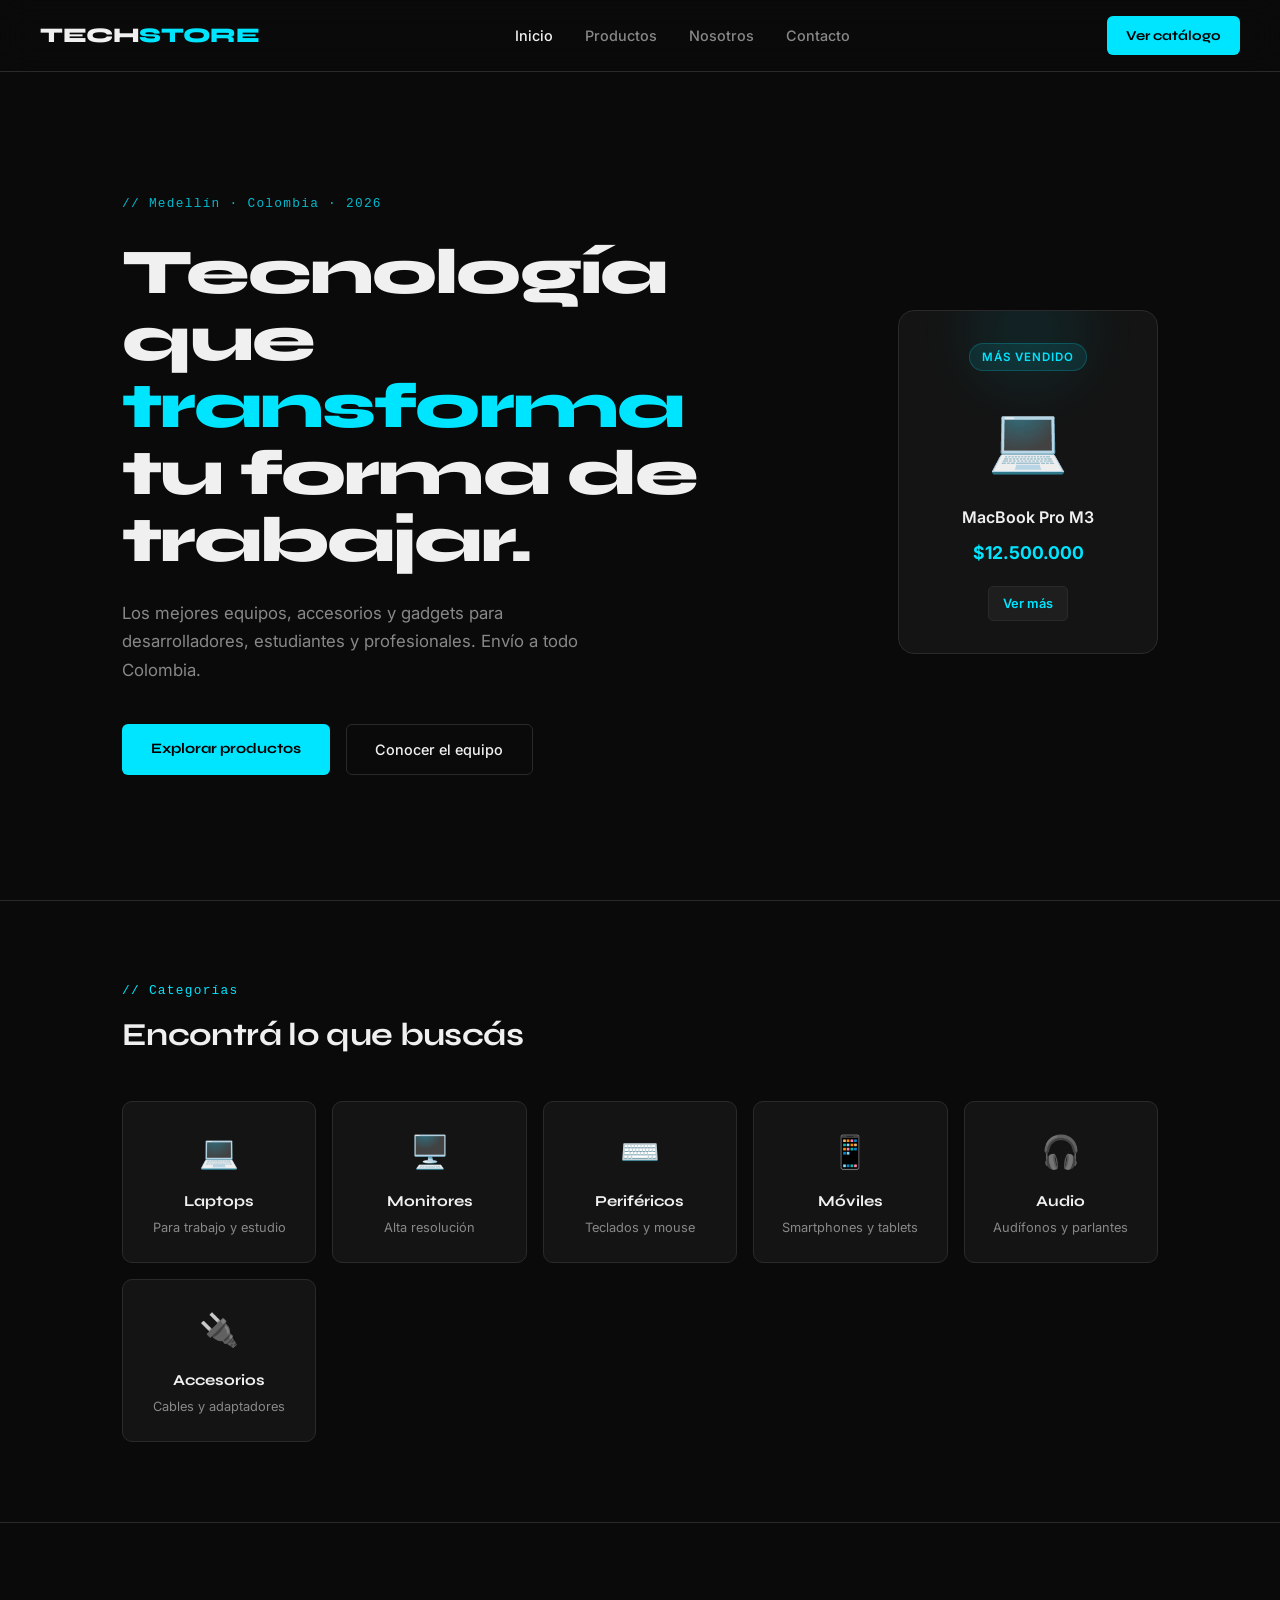
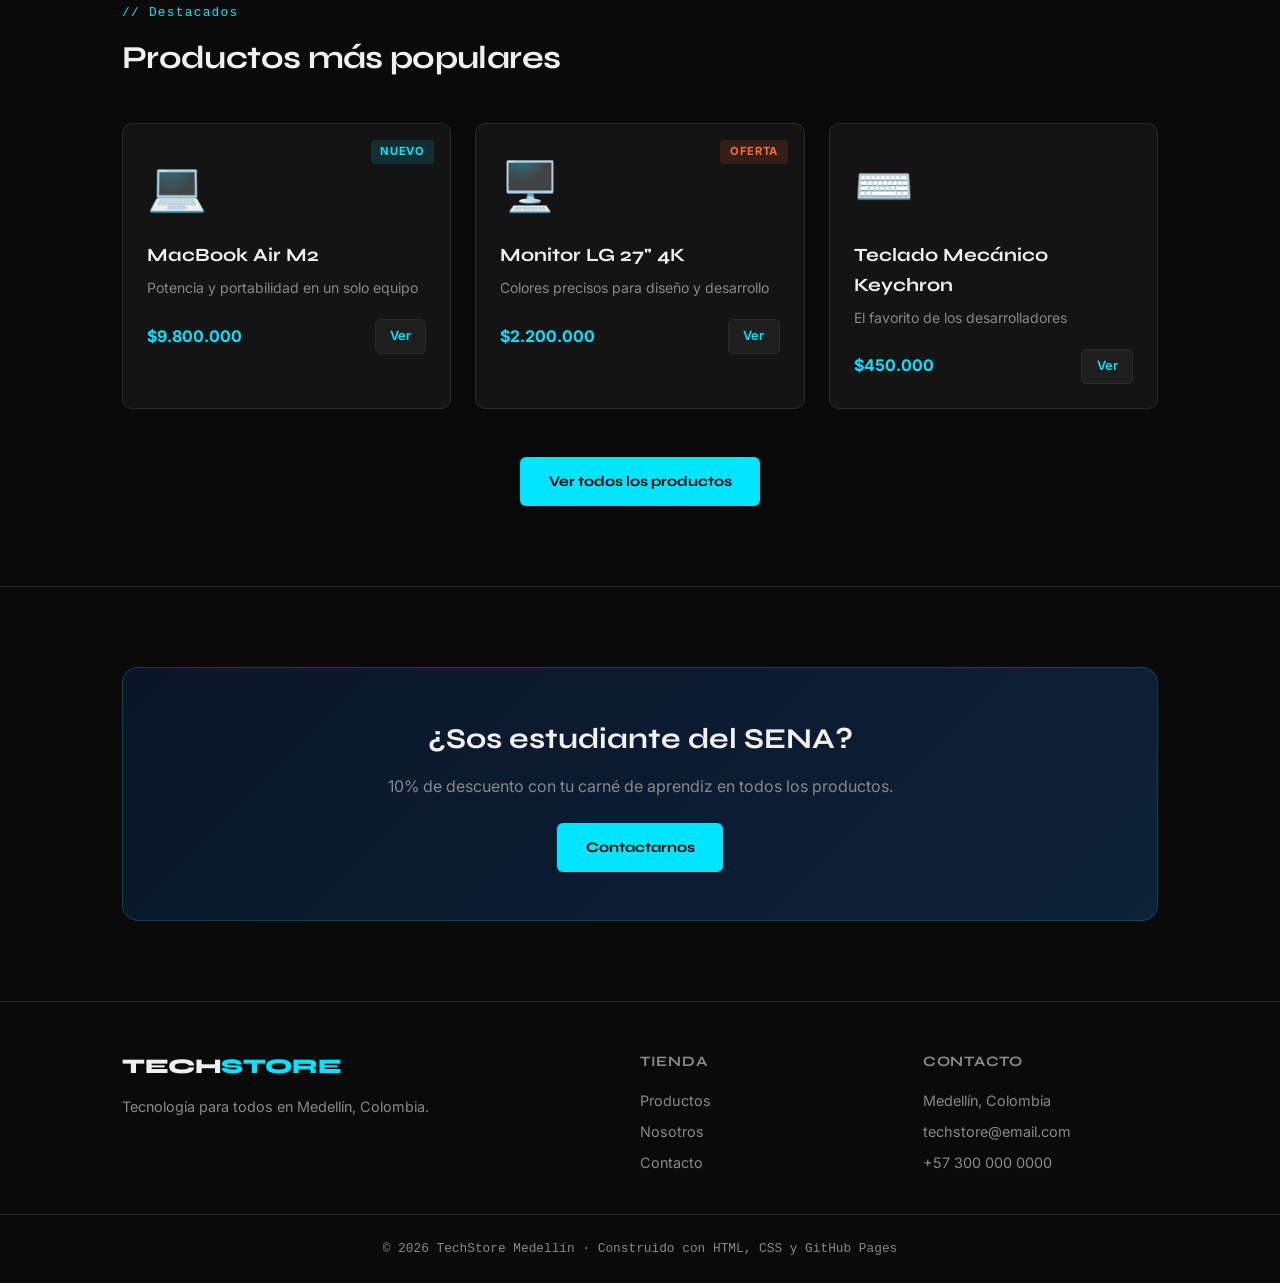
==== index.html @ f3cb8c77 "feat: agrego estructura base del sitio TechStore" ====
<!DOCTYPE html>
<html lang="es">
<head>
  <meta charset="UTF-8">
  <meta name="viewport" content="width=device-width, initial-scale=1.0">
  <title>TechStore Medellín — Tecnología para todos</title>
  <link rel="preconnect" href="https://fonts.googleapis.com">
  <link href="https://fonts.googleapis.com/css2?family=Syne:wght@400;600;700;800&family=Inter:wght@300;400;500&display=swap" rel="stylesheet">
  <link rel="stylesheet" href="styles.css">
</head>
<body>

  <nav class="navbar">
    <a href="index.html" class="nav-logo">TECH<span>STORE</span></a>
    <ul class="nav-links">
      <li><a href="index.html" class="active">Inicio</a></li>
      <li><a href="productos.html">Productos</a></li>
      <li><a href="nosotros.html">Nosotros</a></li>
      <li><a href="contacto.html">Contacto</a></li>
    </ul>
    <a href="productos.html" class="btn-nav">Ver catálogo</a>
  </nav>

  <!-- HERO -->
  <section class="hero">
    <div class="hero-content">
      <span class="hero-tag">// Medellín · Colombia · 2026</span>
      <h1 class="hero-title">
        Tecnología que<br>
        <span class="highlight">transforma</span><br>
        tu forma de trabajar.
      </h1>
      <p class="hero-desc">
        Los mejores equipos, accesorios y gadgets para desarrolladores,
        estudiantes y profesionales. Envío a todo Colombia.
      </p>
      <div class="hero-actions">
        <a href="productos.html" class="btn-primary">Explorar productos</a>
        <a href="nosotros.html" class="btn-ghost">Conocer el equipo</a>
      </div>
    </div>
    <div class="hero-visual">
      <div class="hero-card">
        <div class="card-glow"></div>
        <span class="card-label">Más vendido</span>
        <div class="card-img">💻</div>
        <p class="card-name">MacBook Pro M3</p>
        <p class="card-price">$12.500.000</p>
        <a href="productos.html" class="btn-small">Ver más</a>
      </div>
    </div>
  </section>

  <!-- CATEGORÍAS -->
  <section class="categories">
    <div class="container">
      <p class="section-tag">// Categorías</p>
      <h2 class="section-title">Encontrá lo que buscás</h2>
      <div class="cat-grid">
        <a href="productos.html" class="cat-card">
          <span class="cat-icon">💻</span>
          <h3>Laptops</h3>
          <p>Para trabajo y estudio</p>
        </a>
        <a href="productos.html" class="cat-card">
          <span class="cat-icon">🖥️</span>
          <h3>Monitores</h3>
          <p>Alta resolución</p>
        </a>
        <a href="productos.html" class="cat-card">
          <span class="cat-icon">⌨️</span>
          <h3>Periféricos</h3>
          <p>Teclados y mouse</p>
        </a>
        <a href="productos.html" class="cat-card">
          <span class="cat-icon">📱</span>
          <h3>Móviles</h3>
          <p>Smartphones y tablets</p>
        </a>
        <a href="productos.html" class="cat-card">
          <span class="cat-icon">🎧</span>
          <h3>Audio</h3>
          <p>Audífonos y parlantes</p>
        </a>
        <a href="productos.html" class="cat-card">
          <span class="cat-icon">🔌</span>
          <h3>Accesorios</h3>
          <p>Cables y adaptadores</p>
        </a>
      </div>
    </div>
  </section>

  <!-- DESTACADOS -->
  <section class="featured">
    <div class="container">
      <p class="section-tag">// Destacados</p>
      <h2 class="section-title">Productos más populares</h2>
      <div class="products-grid">
        <div class="product-card">
          <span class="product-badge">Nuevo</span>
          <div class="product-img">💻</div>
          <h3>MacBook Air M2</h3>
          <p class="product-desc">Potencia y portabilidad en un solo equipo</p>
          <div class="product-footer">
            <span class="product-price">$9.800.000</span>
            <a href="productos.html" class="btn-small">Ver</a>
          </div>
        </div>
        <div class="product-card">
          <span class="product-badge oferta">Oferta</span>
          <div class="product-img">🖥️</div>
          <h3>Monitor LG 27" 4K</h3>
          <p class="product-desc">Colores precisos para diseño y desarrollo</p>
          <div class="product-footer">
            <span class="product-price">$2.200.000</span>
            <a href="productos.html" class="btn-small">Ver</a>
          </div>
        </div>
        <div class="product-card">
          <div class="product-img">⌨️</div>
          <h3>Teclado Mecánico Keychron</h3>
          <p class="product-desc">El favorito de los desarrolladores</p>
          <div class="product-footer">
            <span class="product-price">$450.000</span>
            <a href="productos.html" class="btn-small">Ver</a>
          </div>
        </div>
      </div>
      <div class="section-cta">
        <a href="productos.html" class="btn-primary">Ver todos los productos</a>
      </div>
    </div>
  </section>

  <!-- BANNER -->
  <section class="banner">
    <div class="container">
      <div class="banner-content">
        <h2>¿Sos estudiante del SENA?</h2>
        <p>10% de descuento con tu carné de aprendiz en todos los productos.</p>
        <a href="contacto.html" class="btn-primary">Contactarnos</a>
      </div>
    </div>
  </section>

  <footer class="footer">
    <div class="container footer-grid">
      <div>
        <a href="index.html" class="nav-logo">TECH<span>STORE</span></a>
        <p class="footer-desc">Tecnología para todos en Medellín, Colombia.</p>
      </div>
      <div>
        <p class="footer-title">Tienda</p>
        <ul>
          <li><a href="productos.html">Productos</a></li>
          <li><a href="nosotros.html">Nosotros</a></li>
          <li><a href="contacto.html">Contacto</a></li>
        </ul>
      </div>
      <div>
        <p class="footer-title">Contacto</p>
        <ul>
          <li>Medellín, Colombia</li>
          <li>techstore@email.com</li>
          <li>+57 300 000 0000</li>
        </ul>
      </div>
    </div>
    <div class="footer-bottom">
      <p>© 2026 TechStore Medellín · Construido con HTML, CSS y GitHub Pages</p>
    </div>
  </footer>

</body>
</html>
---- styles.css ----
/* ── VARIABLES ── */
:root {
  --bg:       #0A0A0A;
  --surface:  #141414;
  --surface2: #1E1E1E;
  --border:   #2A2A2A;
  --text:     #F0F0F0;
  --muted:    #888;
  --accent:   #00E5FF;
  --accent2:  #FF6B35;
  --green:    #00C896;
  --font-display: 'Syne', sans-serif;
  --font-body:    'Inter', sans-serif;
  --radius: 10px;
  --shadow: 0 4px 24px rgba(0,0,0,0.4);
}

* { box-sizing: border-box; margin: 0; padding: 0; }
html { scroll-behavior: smooth; }

body {
  background: var(--bg);
  color: var(--text);
  font-family: var(--font-body);
  font-size: 16px;
  line-height: 1.6;
}

a { text-decoration: none; color: inherit; }
ul { list-style: none; }

.container {
  max-width: 1100px;
  margin: 0 auto;
  padding: 0 2rem;
}

/* ── NAVBAR ── */
.navbar {
  position: fixed; top: 0; left: 0; right: 0; z-index: 100;
  display: flex; align-items: center; justify-content: space-between;
  padding: 1rem 2.5rem;
  background: rgba(10,10,10,0.9);
  backdrop-filter: blur(16px);
  border-bottom: 1px solid var(--border);
}

.nav-logo {
  font-family: var(--font-display);
  font-size: 1.3rem;
  font-weight: 800;
  letter-spacing: -0.02em;
  color: var(--text);
}
.nav-logo span { color: var(--accent); }

.nav-links {
  display: flex; gap: 2rem;
}
.nav-links a {
  font-size: 0.9rem;
  color: var(--muted);
  transition: color 0.2s;
  font-weight: 500;
}
.nav-links a:hover,
.nav-links a.active { color: var(--text); }

.btn-nav {
  background: var(--accent);
  color: #000;
  font-size: 0.85rem;
  font-weight: 700;
  font-family: var(--font-display);
  padding: 0.55rem 1.2rem;
  border-radius: 6px;
  transition: opacity 0.2s;
}
.btn-nav:hover { opacity: 0.85; }

/* ── BOTONES ── */
.btn-primary {
  display: inline-block;
  background: var(--accent);
  color: #000;
  font-weight: 700;
  font-family: var(--font-display);
  font-size: 0.9rem;
  padding: 0.8rem 1.8rem;
  border-radius: 6px;
  transition: opacity 0.2s, transform 0.2s;
}
.btn-primary:hover { opacity: 0.85; transform: translateY(-2px); }

.btn-ghost {
  display: inline-block;
  background: transparent;
  color: var(--text);
  font-weight: 500;
  font-size: 0.9rem;
  padding: 0.8rem 1.8rem;
  border-radius: 6px;
  border: 1px solid var(--border);
  transition: border-color 0.2s, transform 0.2s;
}
.btn-ghost:hover { border-color: var(--text); transform: translateY(-2px); }

.btn-small {
  display: inline-block;
  background: var(--surface2);
  color: var(--accent);
  font-size: 0.8rem;
  font-weight: 600;
  padding: 0.4rem 0.9rem;
  border-radius: 5px;
  border: 1px solid var(--border);
  transition: background 0.2s;
}
.btn-small:hover { background: var(--border); }

/* ── HERO ── */
.hero {
  min-height: 100vh;
  display: flex;
  align-items: center;
  justify-content: space-between;
  gap: 4rem;
  max-width: 1100px;
  margin: 0 auto;
  padding: 8rem 2rem 4rem;
}

.hero-content { flex: 1; }

.hero-tag {
  display: inline-block;
  font-family: monospace;
  font-size: 0.8rem;
  color: var(--accent);
  letter-spacing: 0.1em;
  margin-bottom: 1.5rem;
  opacity: 0.8;
}

.hero-title {
  font-family: var(--font-display);
  font-size: clamp(2.5rem, 5vw, 4rem);
  font-weight: 800;
  line-height: 1.05;
  letter-spacing: -0.03em;
  margin-bottom: 1.5rem;
}

.highlight { color: var(--accent); }

.hero-desc {
  font-size: 1.05rem;
  color: var(--muted);
  max-width: 480px;
  margin-bottom: 2.5rem;
  line-height: 1.7;
}

.hero-actions { display: flex; gap: 1rem; flex-wrap: wrap; }

.hero-visual { flex-shrink: 0; }

.hero-card {
  position: relative;
  background: var(--surface);
  border: 1px solid var(--border);
  border-radius: 16px;
  padding: 2rem;
  width: 260px;
  text-align: center;
  overflow: hidden;
}

.card-glow {
  position: absolute;
  top: -40px; left: 50%;
  transform: translateX(-50%);
  width: 120px; height: 120px;
  background: var(--accent);
  border-radius: 50%;
  opacity: 0.08;
  filter: blur(30px);
}

.card-label {
  display: inline-block;
  background: rgba(0,229,255,0.1);
  color: var(--accent);
  font-size: 0.72rem;
  font-weight: 600;
  padding: 0.25rem 0.75rem;
  border-radius: 20px;
  border: 1px solid rgba(0,229,255,0.2);
  margin-bottom: 1rem;
  text-transform: uppercase;
  letter-spacing: 0.08em;
}

.card-img { font-size: 4rem; margin-bottom: 1rem; }
.card-name { font-weight: 600; margin-bottom: 0.5rem; }
.card-price { color: var(--accent); font-weight: 700; font-size: 1.1rem; margin-bottom: 1.2rem; }

/* ── SECCIONES ── */
.section-tag {
  font-family: monospace;
  font-size: 0.8rem;
  color: var(--accent);
  letter-spacing: 0.1em;
  margin-bottom: 0.5rem;
}

.section-title {
  font-family: var(--font-display);
  font-size: 2rem;
  font-weight: 700;
  letter-spacing: -0.02em;
  margin-bottom: 2.5rem;
}

/* ── CATEGORÍAS ── */
.categories {
  padding: 5rem 0;
  border-top: 1px solid var(--border);
}

.cat-grid {
  display: grid;
  grid-template-columns: repeat(auto-fill, minmax(160px, 1fr));
  gap: 1rem;
}

.cat-card {
  background: var(--surface);
  border: 1px solid var(--border);
  border-radius: var(--radius);
  padding: 1.5rem 1rem;
  text-align: center;
  transition: border-color 0.2s, transform 0.2s;
}
.cat-card:hover { border-color: var(--accent); transform: translateY(-3px); }
.cat-icon { font-size: 2rem; display: block; margin-bottom: 0.75rem; }
.cat-card h3 { font-family: var(--font-display); font-size: 0.95rem; font-weight: 700; margin-bottom: 0.3rem; }
.cat-card p { font-size: 0.8rem; color: var(--muted); }

/* ── DESTACADOS ── */
.featured {
  padding: 5rem 0;
  border-top: 1px solid var(--border);
}

.products-grid {
  display: grid;
  grid-template-columns: repeat(auto-fill, minmax(280px, 1fr));
  gap: 1.5rem;
  margin-bottom: 3rem;
}

.product-card {
  position: relative;
  background: var(--surface);
  border: 1px solid var(--border);
  border-radius: var(--radius);
  padding: 1.5rem;
  transition: border-color 0.2s, transform 0.2s;
}
.product-card:hover { border-color: var(--accent2); transform: translateY(-3px); }

.product-badge {
  position: absolute; top: 1rem; right: 1rem;
  background: rgba(0,229,255,0.12);
  color: var(--accent);
  font-size: 0.7rem;
  font-weight: 700;
  padding: 0.2rem 0.6rem;
  border-radius: 4px;
  text-transform: uppercase;
  letter-spacing: 0.06em;
}
.product-badge.oferta { background: rgba(255,107,53,0.12); color: var(--accent2); }

.product-img { font-size: 3rem; margin-bottom: 1rem; }
.product-card h3 { font-family: var(--font-display); font-weight: 700; margin-bottom: 0.4rem; }
.product-desc { font-size: 0.88rem; color: var(--muted); margin-bottom: 1.2rem; }
.product-footer { display: flex; justify-content: space-between; align-items: center; }
.product-price { font-weight: 700; color: var(--accent); font-size: 1rem; }

.section-cta { text-align: center; }

/* ── BANNER ── */
.banner {
  padding: 5rem 0;
  border-top: 1px solid var(--border);
}

.banner-content {
  background: linear-gradient(135deg, #0A1628, #0D2137);
  border: 1px solid rgba(0,229,255,0.2);
  border-radius: 16px;
  padding: 3rem;
  text-align: center;
}
.banner-content h2 {
  font-family: var(--font-display);
  font-size: 1.8rem;
  font-weight: 700;
  margin-bottom: 0.75rem;
}
.banner-content p { color: var(--muted); margin-bottom: 1.5rem; }

/* ── FOOTER ── */
.footer {
  border-top: 1px solid var(--border);
  padding: 3rem 0 1.5rem;
}

.footer-grid {
  display: grid;
  grid-template-columns: 2fr 1fr 1fr;
  gap: 3rem;
  margin-bottom: 2rem;
}

.footer-desc { color: var(--muted); font-size: 0.9rem; margin-top: 0.75rem; }
.footer-title { font-family: var(--font-display); font-weight: 700; margin-bottom: 1rem; font-size: 0.9rem; text-transform: uppercase; letter-spacing: 0.05em; color: var(--muted); }
.footer ul li { margin-bottom: 0.5rem; font-size: 0.9rem; color: var(--muted); }
.footer ul a:hover { color: var(--text); }

.footer-bottom {
  border-top: 1px solid var(--border);
  padding-top: 1.5rem;
  text-align: center;
  font-size: 0.8rem;
  color: var(--muted);
  font-family: monospace;
}

/* ── PÁGINA PRODUCTOS ── */
.page-hero {
  padding: 8rem 0 3rem;
  border-bottom: 1px solid var(--border);
}

.filter-bar {
  display: flex;
  gap: 0.75rem;
  flex-wrap: wrap;
  margin-bottom: 2.5rem;
}

.filter-btn {
  background: var(--surface);
  border: 1px solid var(--border);
  color: var(--muted);
  font-size: 0.85rem;
  padding: 0.5rem 1.2rem;
  border-radius: 20px;
  cursor: pointer;
  transition: all 0.2s;
  font-family: var(--font-body);
}
.filter-btn:hover,
.filter-btn.active { background: var(--accent); color: #000; border-color: var(--accent); font-weight: 600; }

.catalog-section { padding: 4rem 0; }

/* ── PÁGINA NOSOTROS ── */
.about-hero { padding: 8rem 0 4rem; border-bottom: 1px solid var(--border); }
.about-section { padding: 5rem 0; border-top: 1px solid var(--border); }
.values-grid { display: grid; grid-template-columns: repeat(auto-fill, minmax(240px, 1fr)); gap: 1.5rem; }
.value-card { background: var(--surface); border: 1px solid var(--border); border-radius: var(--radius); padding: 1.5rem; }
.value-icon { font-size: 2rem; margin-bottom: 1rem; }
.value-card h3 { font-family: var(--font-display); font-weight: 700; margin-bottom: 0.5rem; }
.value-card p { font-size: 0.9rem; color: var(--muted); }
.team-grid { display: grid; grid-template-columns: repeat(auto-fill, minmax(200px, 1fr)); gap: 1.5rem; }
.team-card { background: var(--surface); border: 1px solid var(--border); border-radius: var(--radius); padding: 1.5rem; text-align: center; }
.team-avatar { font-size: 3rem; margin-bottom: 1rem; }
.team-card h3 { font-family: var(--font-display); font-weight: 700; margin-bottom: 0.25rem; }
.team-role { font-size: 0.85rem; color: var(--accent); font-weight: 500; }

/* ── PÁGINA CONTACTO ── */
.contact-hero { padding: 8rem 0 4rem; border-bottom: 1px solid var(--border); }
.contact-section { padding: 5rem 0; }
.contact-grid { display: grid; grid-template-columns: 1fr 1fr; gap: 4rem; align-items: start; }
.contact-form { display: flex; flex-direction: column; gap: 1.2rem; }
.form-group { display: flex; flex-direction: column; gap: 0.4rem; }
.form-group label { font-size: 0.85rem; color: var(--muted); font-weight: 500; }
.form-group input,
.form-group textarea,
.form-group select {
  background: var(--surface);
  border: 1px solid var(--border);
  border-radius: 6px;
  padding: 0.75rem 1rem;
  color: var(--text);
  font-family: var(--font-body);
  font-size: 0.95rem;
  transition: border-color 0.2s;
  outline: none;
}
.form-group input:focus,
.form-group textarea:focus,
.form-group select:focus { border-color: var(--accent); }
.form-group textarea { resize: vertical; min-height: 140px; }
.form-group select option { background: var(--surface); }
.btn-submit {
  background: var(--accent);
  color: #000;
  font-weight: 700;
  font-family: var(--font-display);
  font-size: 0.95rem;
  padding: 0.9rem;
  border-radius: 6px;
  border: none;
  cursor: pointer;
  transition: opacity 0.2s;
}
.btn-submit:hover { opacity: 0.85; }
.contact-info { display: flex; flex-direction: column; gap: 1rem; }
.info-item { display: flex; gap: 1rem; align-items: flex-start; padding: 1.2rem; background: var(--surface); border: 1px solid var(--border); border-radius: var(--radius); }
.info-icon { font-size: 1.4rem; flex-shrink: 0; }
.info-label { font-size: 0.75rem; color: var(--muted); margin-bottom: 0.2rem; text-transform: uppercase; letter-spacing: 0.05em; }
.info-value { font-weight: 500; }

/* ── RESPONSIVE ── */
@media (max-width: 768px) {
  .hero { flex-direction: column; padding-top: 6rem; }
  .hero-visual { display: none; }
  .footer-grid { grid-template-columns: 1fr; gap: 2rem; }
  .contact-grid { grid-template-columns: 1fr; }
  .nav-links { display: none; }
}
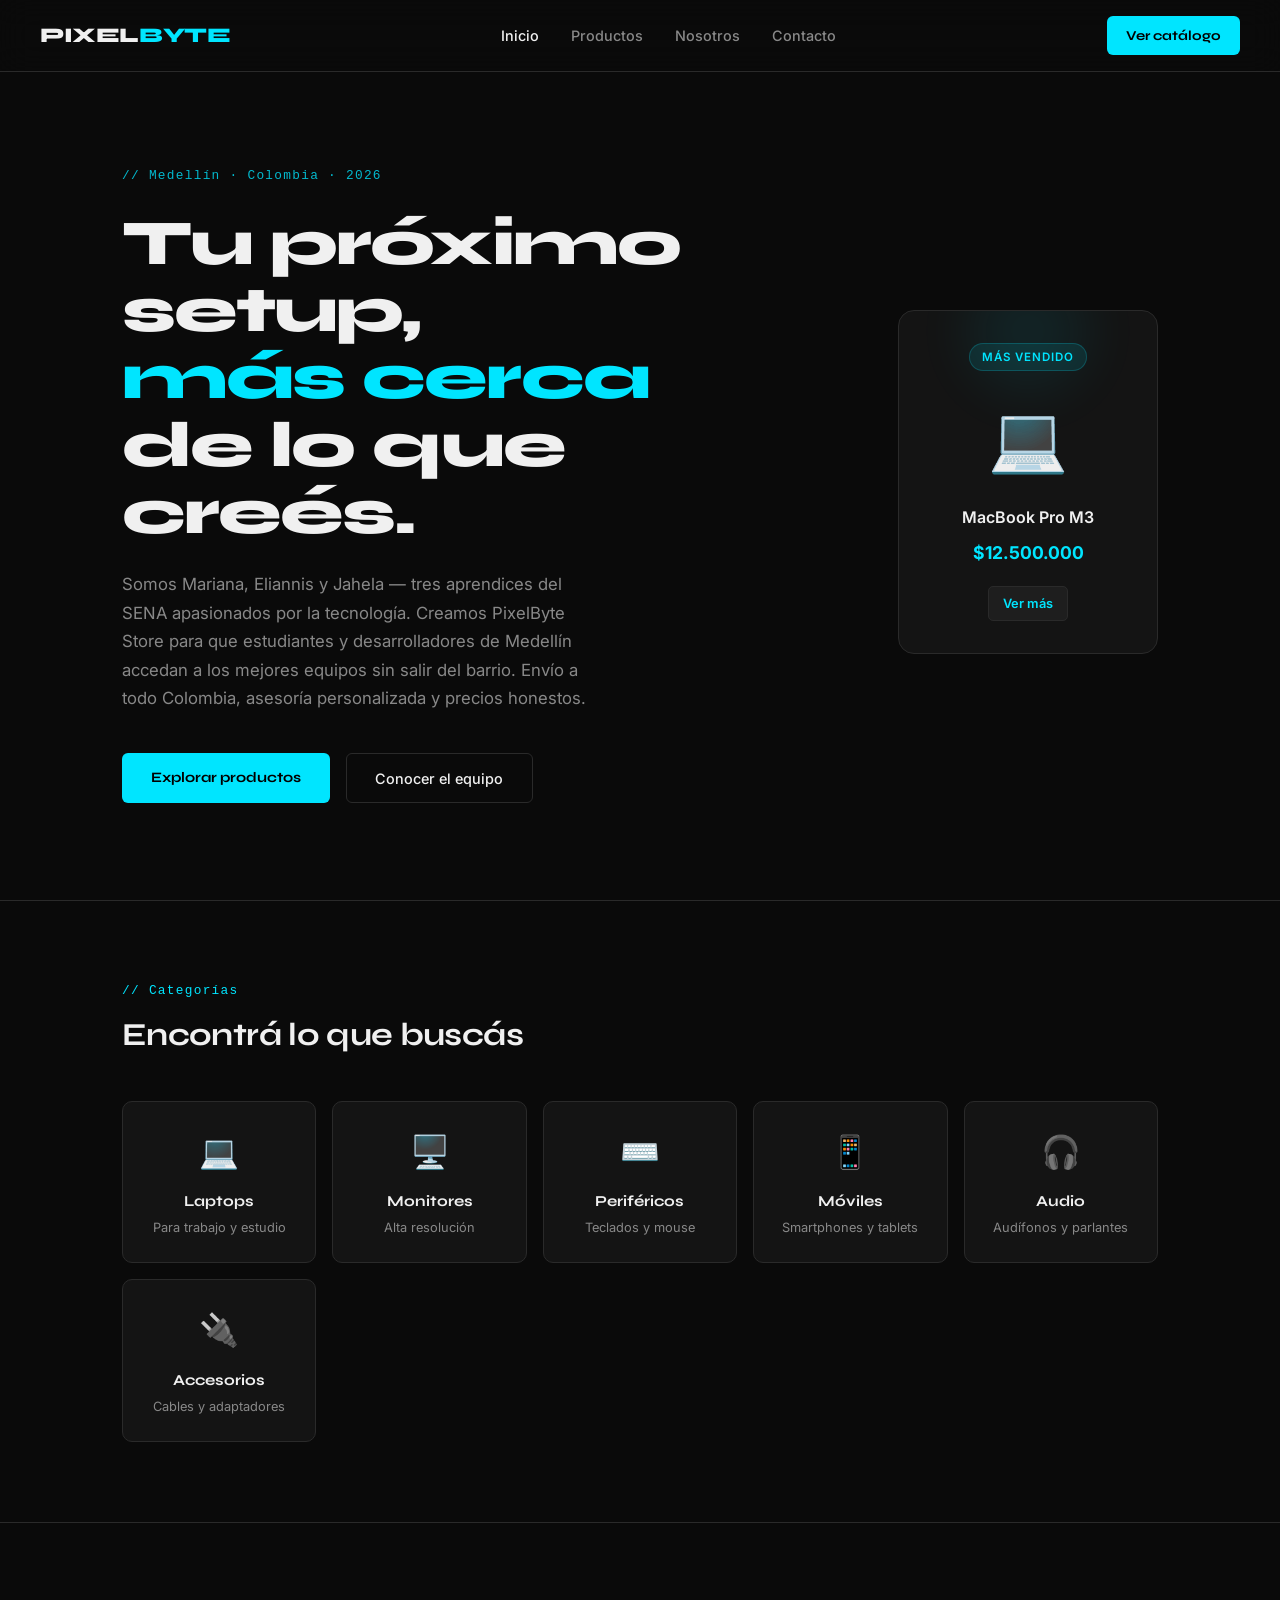
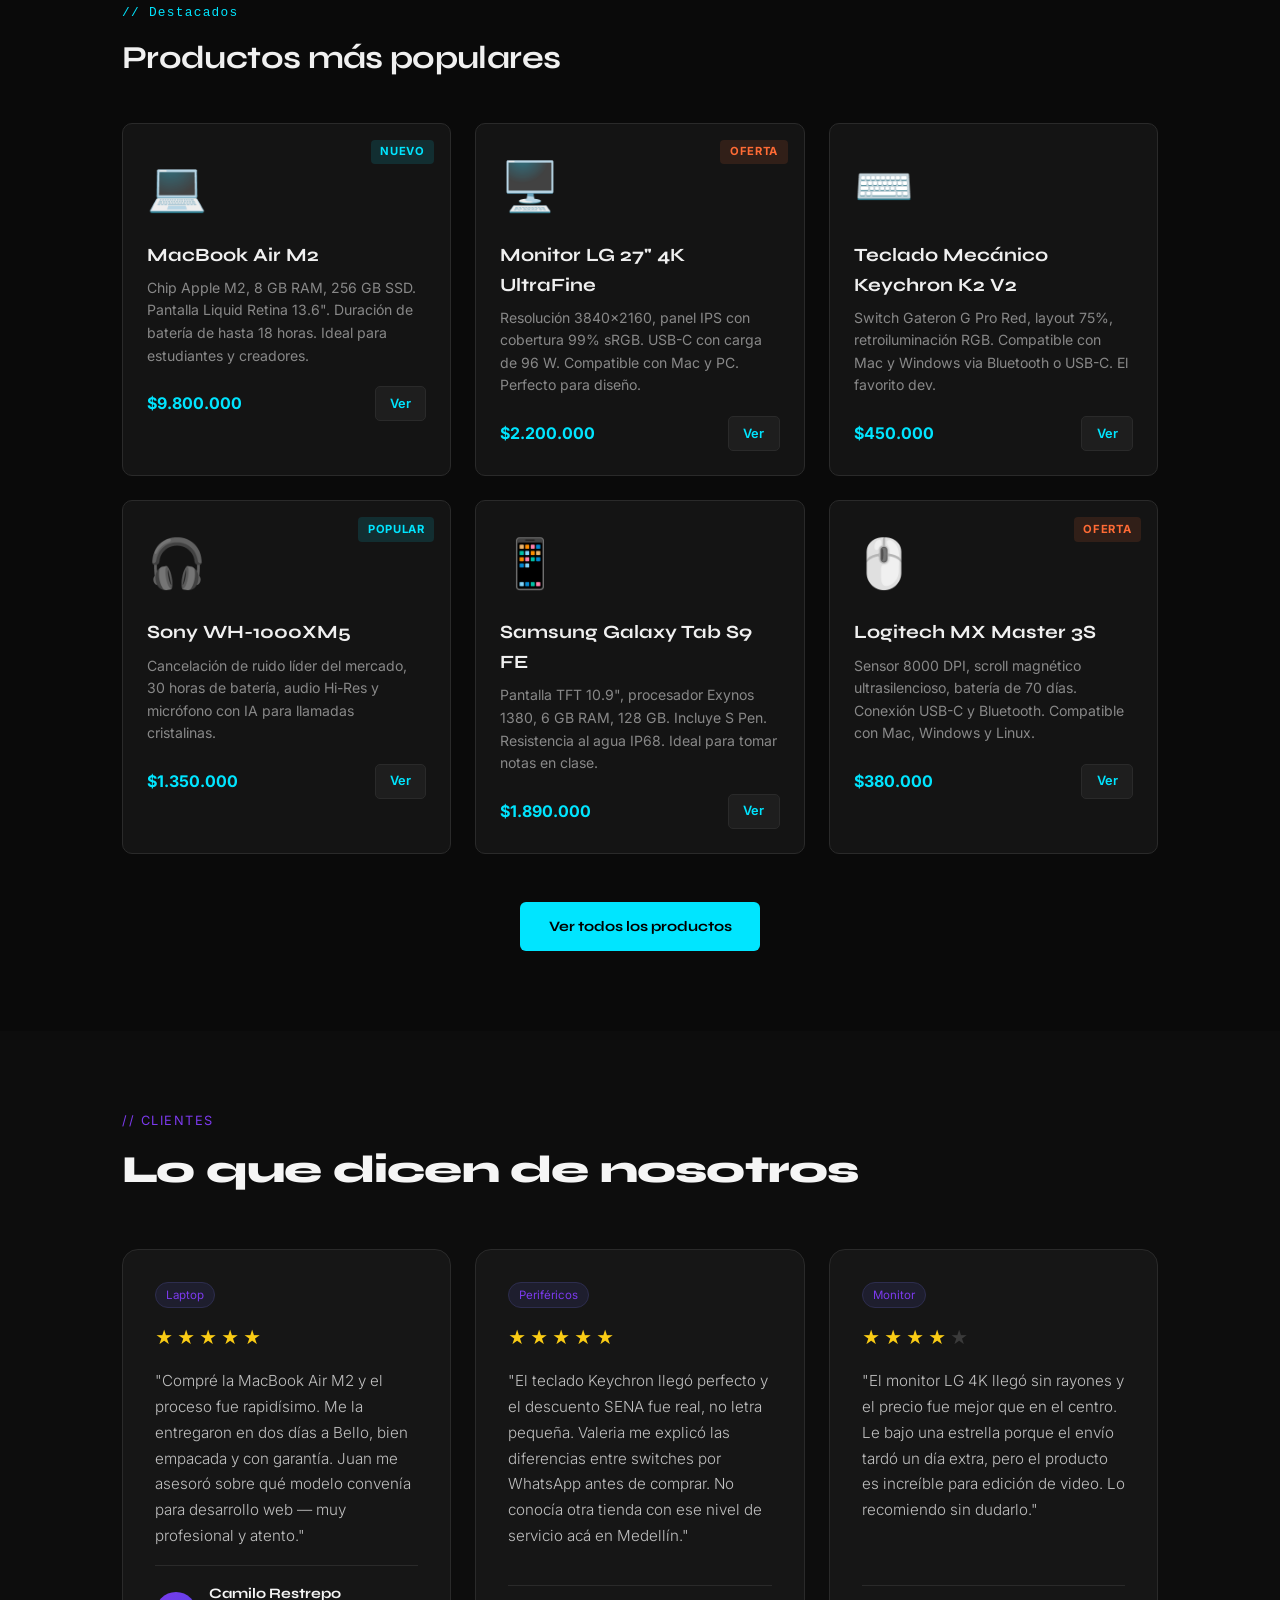
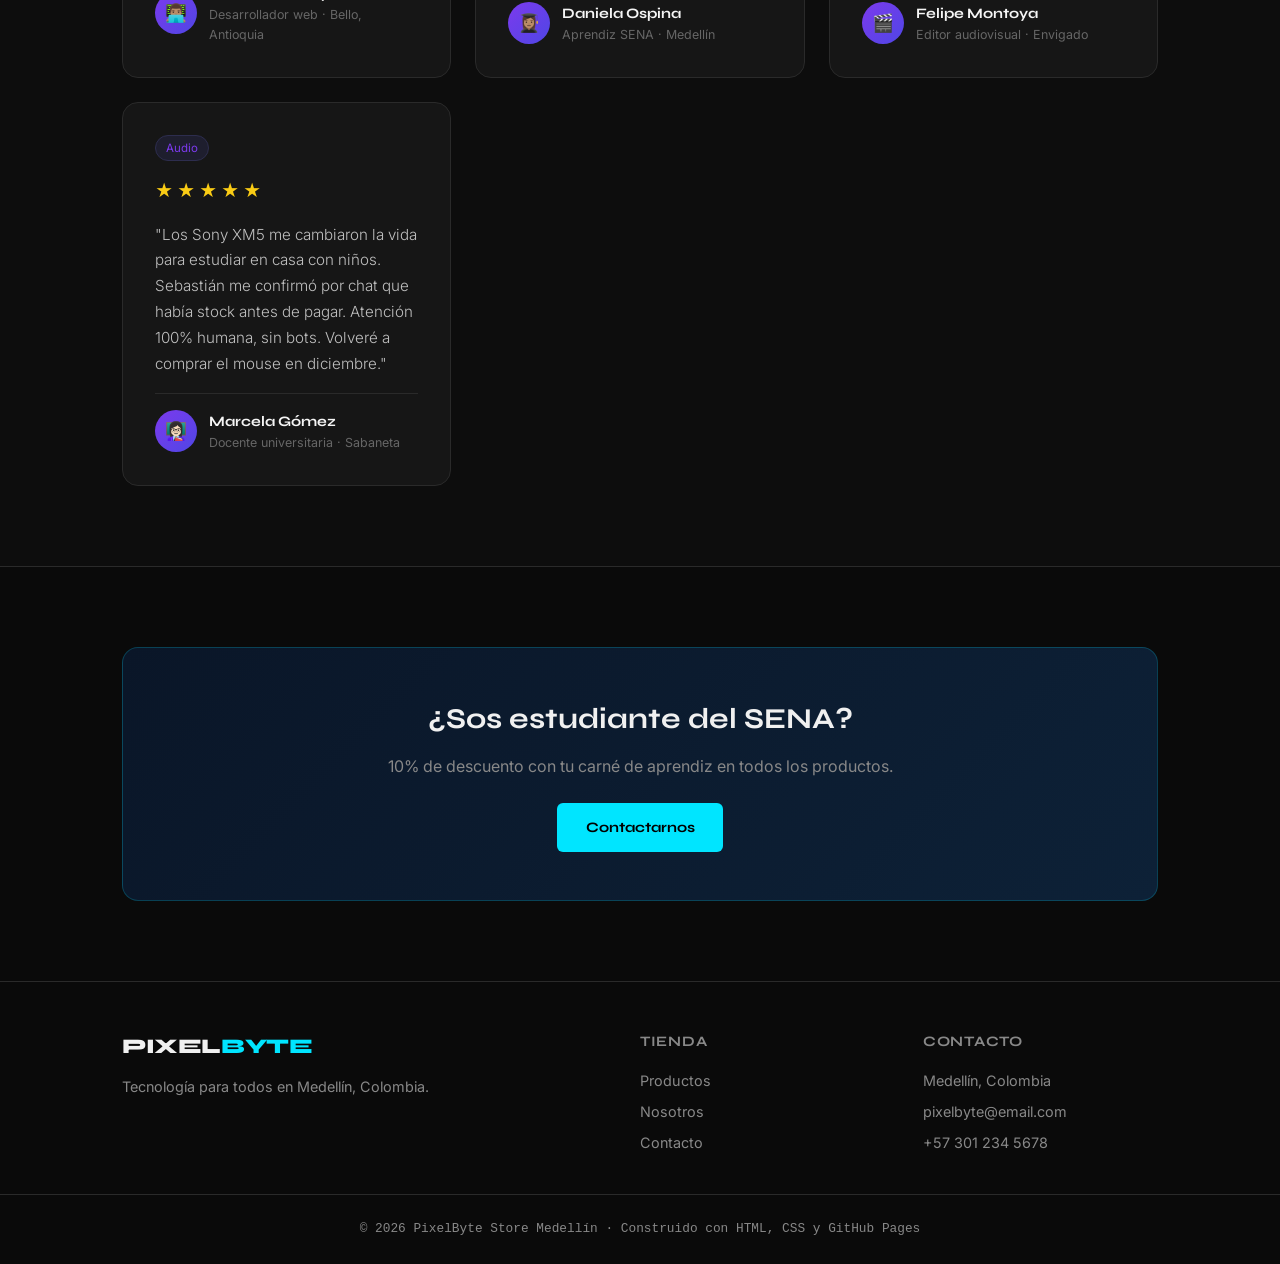
==== commit 9edef606: "feat: cambiar nombre tienda, texto hero y descripción del equipo" ====
--- a/index.html
+++ b/index.html
@@ -3,15 +3,136 @@
 <head>
   <meta charset="UTF-8">
   <meta name="viewport" content="width=device-width, initial-scale=1.0">
-  <title>TechStore Medellín — Tecnología para todos</title>
+  <title>PixelByte Store — Tecnología para todos</title>
   <link rel="preconnect" href="https://fonts.googleapis.com">
   <link href="https://fonts.googleapis.com/css2?family=Syne:wght@400;600;700;800&family=Inter:wght@300;400;500&display=swap" rel="stylesheet">
   <link rel="stylesheet" href="styles.css">
+
+  <!-- COMMIT 3: Estilos para la nueva sección de testimonios -->
+  <style>
+    /* ===== SECCIÓN TESTIMONIOS ===== */
+    .testimonials {
+      padding: 80px 0;
+      background-color: #0d0d0d;
+    }
+
+    .testimonials .section-tag {
+      color: #7c3aed;
+      font-family: 'Inter', monospace;
+      font-size: 0.8rem;
+      letter-spacing: 0.12em;
+      text-transform: uppercase;
+      margin-bottom: 0.5rem;
+    }
+
+    .testimonials .section-title {
+      font-family: 'Syne', sans-serif;
+      font-size: clamp(1.8rem, 3vw, 2.4rem);
+      font-weight: 800;
+      color: #f5f5f5;
+      margin-bottom: 3rem;
+    }
+
+    .testimonials-grid {
+      display: grid;
+      grid-template-columns: repeat(auto-fit, minmax(280px, 1fr));
+      gap: 1.5rem;
+    }
+
+    .testimonial-card {
+      background: #161616;
+      border: 1px solid #2a2a2a;
+      border-radius: 16px;
+      padding: 2rem;
+      display: flex;
+      flex-direction: column;
+      gap: 1rem;
+      transition: border-color 0.25s ease, transform 0.25s ease;
+    }
+
+    .testimonial-card:hover {
+      border-color: #7c3aed;
+      transform: translateY(-4px);
+    }
+
+    .testimonial-stars {
+      display: flex;
+      gap: 4px;
+      font-size: 1.1rem;
+    }
+
+    .testimonial-stars .star {
+      color: #facc15; /* amarillo cálido */
+    }
+
+    .testimonial-stars .star.empty {
+      color: #3a3a3a;
+    }
+
+    .testimonial-text {
+      font-family: 'Inter', sans-serif;
+      font-size: 0.95rem;
+      font-weight: 300;
+      color: #c0c0c0;
+      line-height: 1.7;
+      flex: 1;
+    }
+
+    .testimonial-author {
+      display: flex;
+      align-items: center;
+      gap: 0.75rem;
+      border-top: 1px solid #2a2a2a;
+      padding-top: 1rem;
+    }
+
+    .author-avatar {
+      width: 42px;
+      height: 42px;
+      border-radius: 50%;
+      background: linear-gradient(135deg, #7c3aed, #4f46e5);
+      display: flex;
+      align-items: center;
+      justify-content: center;
+      font-size: 1.1rem;
+      flex-shrink: 0;
+    }
+
+    .author-info {
+      display: flex;
+      flex-direction: column;
+    }
+
+    .author-name {
+      font-family: 'Syne', sans-serif;
+      font-size: 0.9rem;
+      font-weight: 700;
+      color: #f5f5f5;
+    }
+
+    .author-role {
+      font-family: 'Inter', sans-serif;
+      font-size: 0.78rem;
+      color: #666;
+    }
+
+    .testimonial-tag {
+      display: inline-block;
+      align-self: flex-start;
+      background: #1e1e2e;
+      color: #7c3aed;
+      font-family: 'Inter', monospace;
+      font-size: 0.72rem;
+      padding: 3px 10px;
+      border-radius: 999px;
+      border: 1px solid #2d2d4e;
+    }
+  </style>
 </head>
 <body>
 
   <nav class="navbar">
-    <a href="index.html" class="nav-logo">TECH<span>STORE</span></a>
+    <a href="index.html" class="nav-logo">PIXEL<span>BYTE</span></a>
     <ul class="nav-links">
       <li><a href="index.html" class="active">Inicio</a></li>
       <li><a href="productos.html">Productos</a></li>
@@ -26,13 +147,15 @@
     <div class="hero-content">
       <span class="hero-tag">// Medellín · Colombia · 2026</span>
       <h1 class="hero-title">
-        Tecnología que<br>
-        <span class="highlight">transforma</span><br>
-        tu forma de trabajar.
+        Tu próximo setup,<br>
+        <span class="highlight">más cerca</span><br>
+        de lo que creés.
       </h1>
       <p class="hero-desc">
-        Los mejores equipos, accesorios y gadgets para desarrolladores,
-        estudiantes y profesionales. Envío a todo Colombia.
+        Somos Mariana, Eliannis y Jahela — tres aprendices del SENA apasionados por
+        la tecnología. Creamos PixelByte Store para que estudiantes y desarrolladores
+        de Medellín accedan a los mejores equipos sin salir del barrio.
+        Envío a todo Colombia, asesoría personalizada y precios honestos.
       </p>
       <div class="hero-actions">
         <a href="productos.html" class="btn-primary">Explorar productos</a>
@@ -97,41 +220,208 @@
       <p class="section-tag">// Destacados</p>
       <h2 class="section-title">Productos más populares</h2>
       <div class="products-grid">
+
         <div class="product-card">
           <span class="product-badge">Nuevo</span>
           <div class="product-img">💻</div>
           <h3>MacBook Air M2</h3>
-          <p class="product-desc">Potencia y portabilidad en un solo equipo</p>
+          <p class="product-desc">
+            Chip Apple M2, 8 GB RAM, 256 GB SSD. Pantalla Liquid Retina 13.6".
+            Duración de batería de hasta 18 horas. Ideal para estudiantes y creadores.
+          </p>
           <div class="product-footer">
             <span class="product-price">$9.800.000</span>
             <a href="productos.html" class="btn-small">Ver</a>
           </div>
         </div>
+
         <div class="product-card">
           <span class="product-badge oferta">Oferta</span>
           <div class="product-img">🖥️</div>
-          <h3>Monitor LG 27" 4K</h3>
-          <p class="product-desc">Colores precisos para diseño y desarrollo</p>
+          <h3>Monitor LG 27" 4K UltraFine</h3>
+          <p class="product-desc">
+            Resolución 3840×2160, panel IPS con cobertura 99% sRGB.
+            USB-C con carga de 96 W. Compatible con Mac y PC. Perfecto para diseño.
+          </p>
           <div class="product-footer">
             <span class="product-price">$2.200.000</span>
             <a href="productos.html" class="btn-small">Ver</a>
           </div>
         </div>
+
         <div class="product-card">
           <div class="product-img">⌨️</div>
-          <h3>Teclado Mecánico Keychron</h3>
-          <p class="product-desc">El favorito de los desarrolladores</p>
+          <h3>Teclado Mecánico Keychron K2 V2</h3>
+          <p class="product-desc">
+            Switch Gateron G Pro Red, layout 75%, retroiluminación RGB.
+            Compatible con Mac y Windows via Bluetooth o USB-C. El favorito dev.
+          </p>
           <div class="product-footer">
             <span class="product-price">$450.000</span>
             <a href="productos.html" class="btn-small">Ver</a>
           </div>
         </div>
+
+        <div class="product-card">
+          <span class="product-badge">Popular</span>
+          <div class="product-img">🎧</div>
+          <h3>Sony WH-1000XM5</h3>
+          <p class="product-desc">
+            Cancelación de ruido líder del mercado, 30 horas de batería,
+            audio Hi-Res y micrófono con IA para llamadas cristalinas.
+          </p>
+          <div class="product-footer">
+            <span class="product-price">$1.350.000</span>
+            <a href="productos.html" class="btn-small">Ver</a>
+          </div>
+        </div>
+
+        <div class="product-card">
+          <div class="product-img">📱</div>
+          <h3>Samsung Galaxy Tab S9 FE</h3>
+          <p class="product-desc">
+            Pantalla TFT 10.9", procesador Exynos 1380, 6 GB RAM, 128 GB.
+            Incluye S Pen. Resistencia al agua IP68. Ideal para tomar notas en clase.
+          </p>
+          <div class="product-footer">
+            <span class="product-price">$1.890.000</span>
+            <a href="productos.html" class="btn-small">Ver</a>
+          </div>
+        </div>
+
+        <div class="product-card">
+          <span class="product-badge oferta">Oferta</span>
+          <div class="product-img">🖱️</div>
+          <h3>Logitech MX Master 3S</h3>
+          <p class="product-desc">
+            Sensor 8000 DPI, scroll magnético ultrasilencioso, batería de 70 días.
+            Conexión USB-C y Bluetooth. Compatible con Mac, Windows y Linux.
+          </p>
+          <div class="product-footer">
+            <span class="product-price">$380.000</span>
+            <a href="productos.html" class="btn-small">Ver</a>
+          </div>
+        </div>
+
       </div>
       <div class="section-cta">
         <a href="productos.html" class="btn-primary">Ver todos los productos</a>
       </div>
     </div>
   </section>
+
+  <!-- ===================================================== -->
+  <!-- COMMIT 3: SECCIÓN NUEVA — Testimonios de clientes     -->
+  <!-- ===================================================== -->
+  <section class="testimonials">
+    <div class="container">
+      <p class="section-tag">// Clientes</p>
+      <h2 class="section-title">Lo que dicen de nosotros</h2>
+
+      <div class="testimonials-grid">
+
+        <!-- Testimonio 1 — 5 estrellas -->
+        <article class="testimonial-card">
+          <span class="testimonial-tag">Laptop</span>
+          <div class="testimonial-stars">
+            <span class="star">★</span>
+            <span class="star">★</span>
+            <span class="star">★</span>
+            <span class="star">★</span>
+            <span class="star">★</span>
+          </div>
+          <p class="testimonial-text">
+            "Compré la MacBook Air M2 y el proceso fue rapidísimo. Me la entregaron
+            en dos días a Bello, bien empacada y con garantía. Juan me asesoró
+            sobre qué modelo convenía para desarrollo web — muy profesional y atento."
+          </p>
+          <div class="testimonial-author">
+            <div class="author-avatar">👨🏽‍💻</div>
+            <div class="author-info">
+              <span class="author-name">Camilo Restrepo</span>
+              <span class="author-role">Desarrollador web · Bello, Antioquia</span>
+            </div>
+          </div>
+        </article>
+
+        <!-- Testimonio 2 — 5 estrellas -->
+        <article class="testimonial-card">
+          <span class="testimonial-tag">Periféricos</span>
+          <div class="testimonial-stars">
+            <span class="star">★</span>
+            <span class="star">★</span>
+            <span class="star">★</span>
+            <span class="star">★</span>
+            <span class="star">★</span>
+          </div>
+          <p class="testimonial-text">
+            "El teclado Keychron llegó perfecto y el descuento SENA fue real, no letra
+            pequeña. Valeria me explicó las diferencias entre switches por WhatsApp
+            antes de comprar. No conocía otra tienda con ese nivel de servicio acá en Medellín."
+          </p>
+          <div class="testimonial-author">
+            <div class="author-avatar">👩🏽‍🎓</div>
+            <div class="author-info">
+              <span class="author-name">Daniela Ospina</span>
+              <span class="author-role">Aprendiz SENA · Medellín</span>
+            </div>
+          </div>
+        </article>
+
+        <!-- Testimonio 3 — 4 estrellas -->
+        <article class="testimonial-card">
+          <span class="testimonial-tag">Monitor</span>
+          <div class="testimonial-stars">
+            <span class="star">★</span>
+            <span class="star">★</span>
+            <span class="star">★</span>
+            <span class="star">★</span>
+            <span class="star empty">★</span>
+          </div>
+          <p class="testimonial-text">
+            "El monitor LG 4K llegó sin rayones y el precio fue mejor que en el centro.
+            Le bajo una estrella porque el envío tardó un día extra, pero el producto
+            es increíble para edición de video. Lo recomiendo sin dudarlo."
+          </p>
+          <div class="testimonial-author">
+            <div class="author-avatar">🎬</div>
+            <div class="author-info">
+              <span class="author-name">Felipe Montoya</span>
+              <span class="author-role">Editor audiovisual · Envigado</span>
+            </div>
+          </div>
+        </article>
+
+        <!-- Testimonio 4 — 5 estrellas -->
+        <article class="testimonial-card">
+          <span class="testimonial-tag">Audio</span>
+          <div class="testimonial-stars">
+            <span class="star">★</span>
+            <span class="star">★</span>
+            <span class="star">★</span>
+            <span class="star">★</span>
+            <span class="star">★</span>
+          </div>
+          <p class="testimonial-text">
+            "Los Sony XM5 me cambiaron la vida para estudiar en casa con niños.
+            Sebastián me confirmó por chat que había stock antes de pagar. Atención
+            100% humana, sin bots. Volveré a comprar el mouse en diciembre."
+          </p>
+          <div class="testimonial-author">
+            <div class="author-avatar">👩🏻‍🏫</div>
+            <div class="author-info">
+              <span class="author-name">Marcela Gómez</span>
+              <span class="author-role">Docente universitaria · Sabaneta</span>
+            </div>
+          </div>
+        </article>
+
+      </div>
+    </div>
+  </section>
+  <!-- ===================================================== -->
+  <!-- FIN SECCIÓN TESTIMONIOS                               -->
+  <!-- ===================================================== -->
 
   <!-- BANNER -->
   <section class="banner">
@@ -147,7 +437,7 @@
   <footer class="footer">
     <div class="container footer-grid">
       <div>
-        <a href="index.html" class="nav-logo">TECH<span>STORE</span></a>
+        <a href="index.html" class="nav-logo">PIXEL<span>BYTE</span></a>
         <p class="footer-desc">Tecnología para todos en Medellín, Colombia.</p>
       </div>
       <div>
@@ -162,15 +452,15 @@
         <p class="footer-title">Contacto</p>
         <ul>
           <li>Medellín, Colombia</li>
-          <li>techstore@email.com</li>
-          <li>+57 300 000 0000</li>
+          <li>pixelbyte@email.com</li>
+          <li>+57 301 234 5678</li>
         </ul>
       </div>
     </div>
     <div class="footer-bottom">
-      <p>© 2026 TechStore Medellín · Construido con HTML, CSS y GitHub Pages</p>
+      <p>© 2026 PixelByte Store Medellín · Construido con HTML, CSS y GitHub Pages</p>
     </div>
   </footer>
 
 </body>
-</html>
+</html>
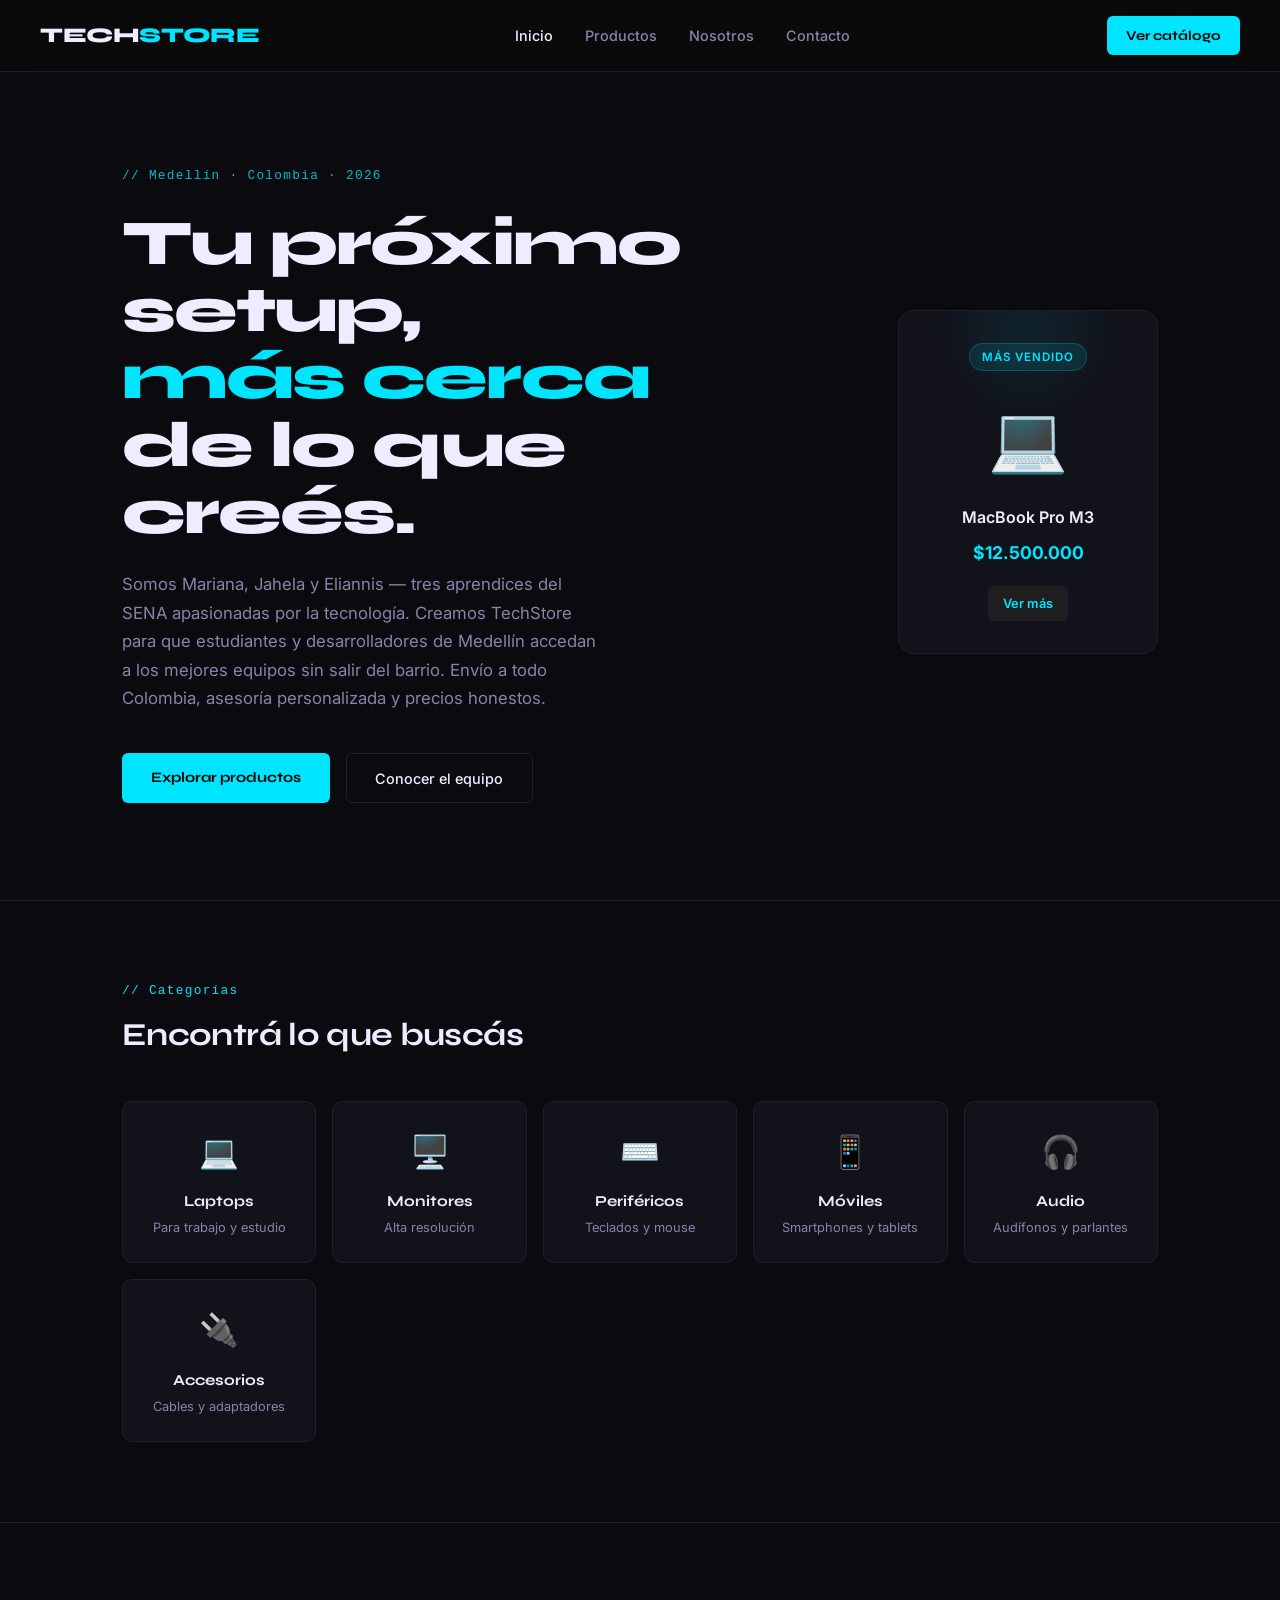
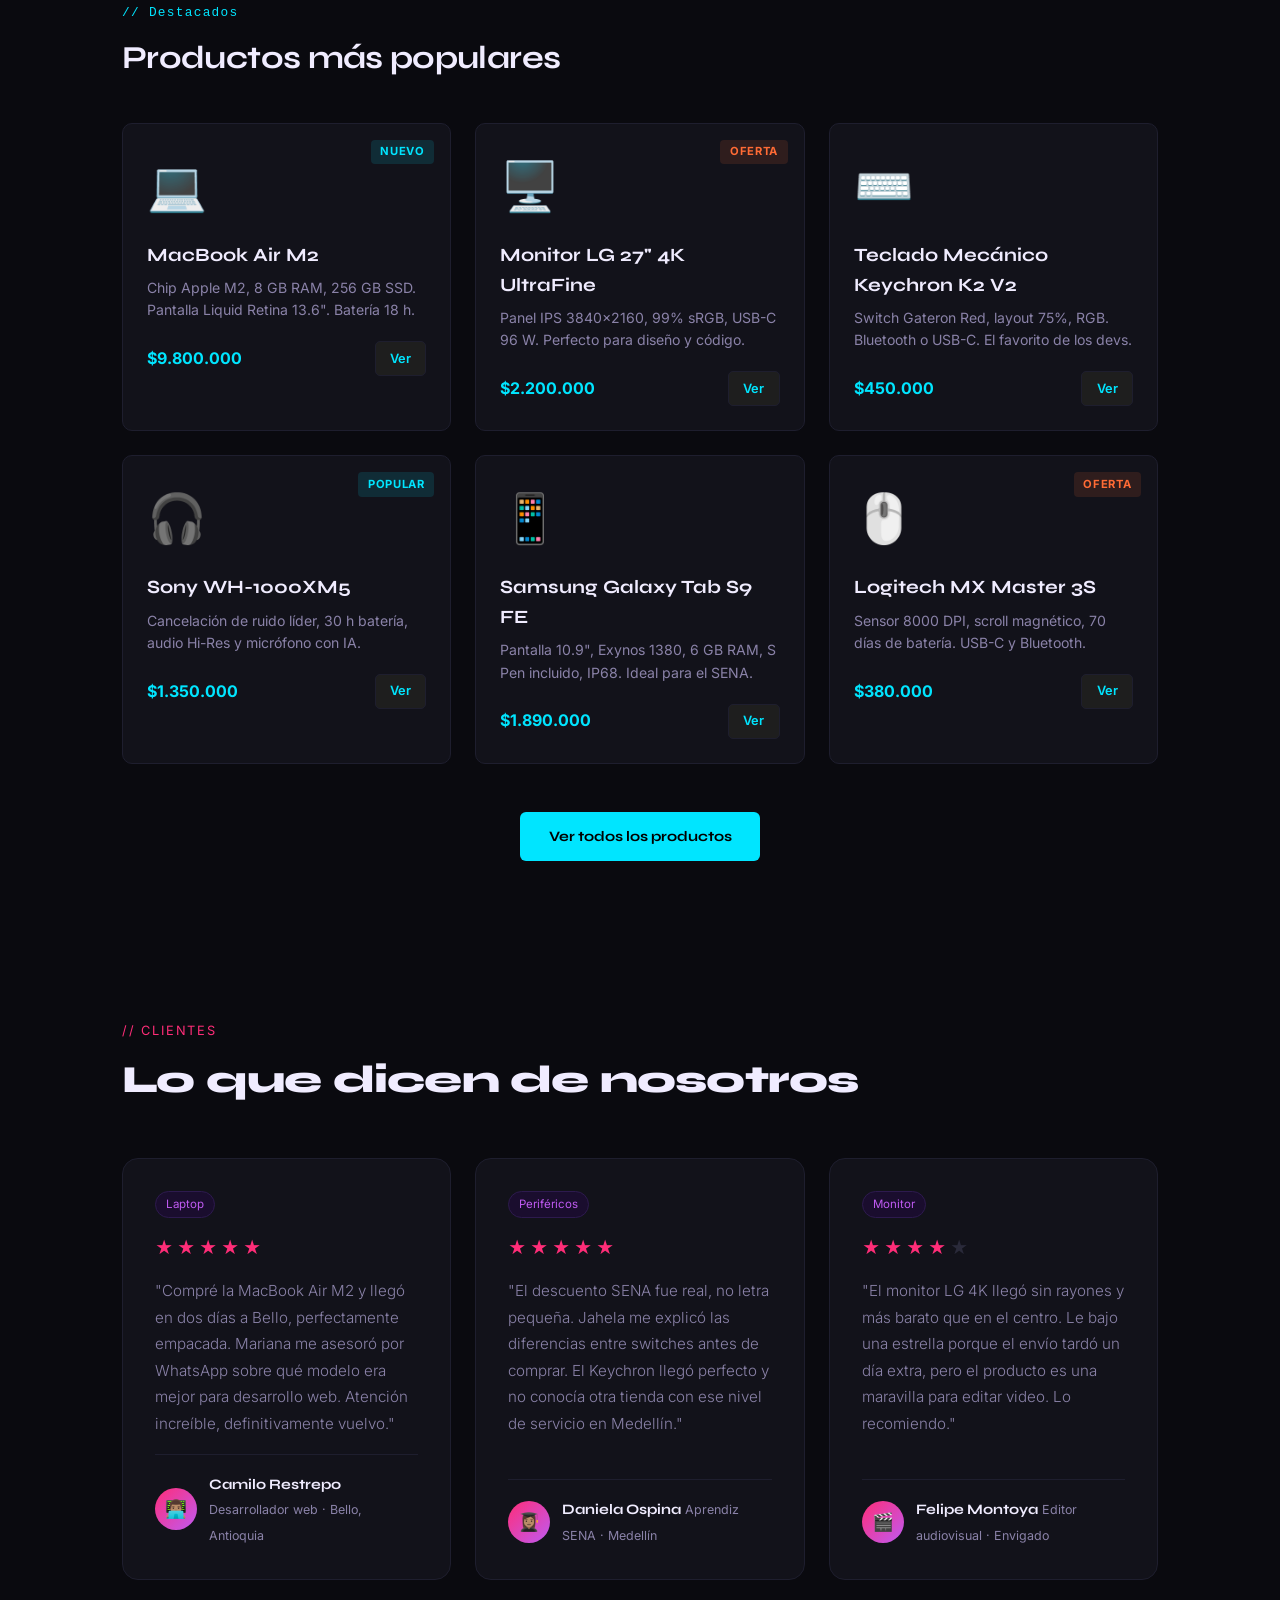
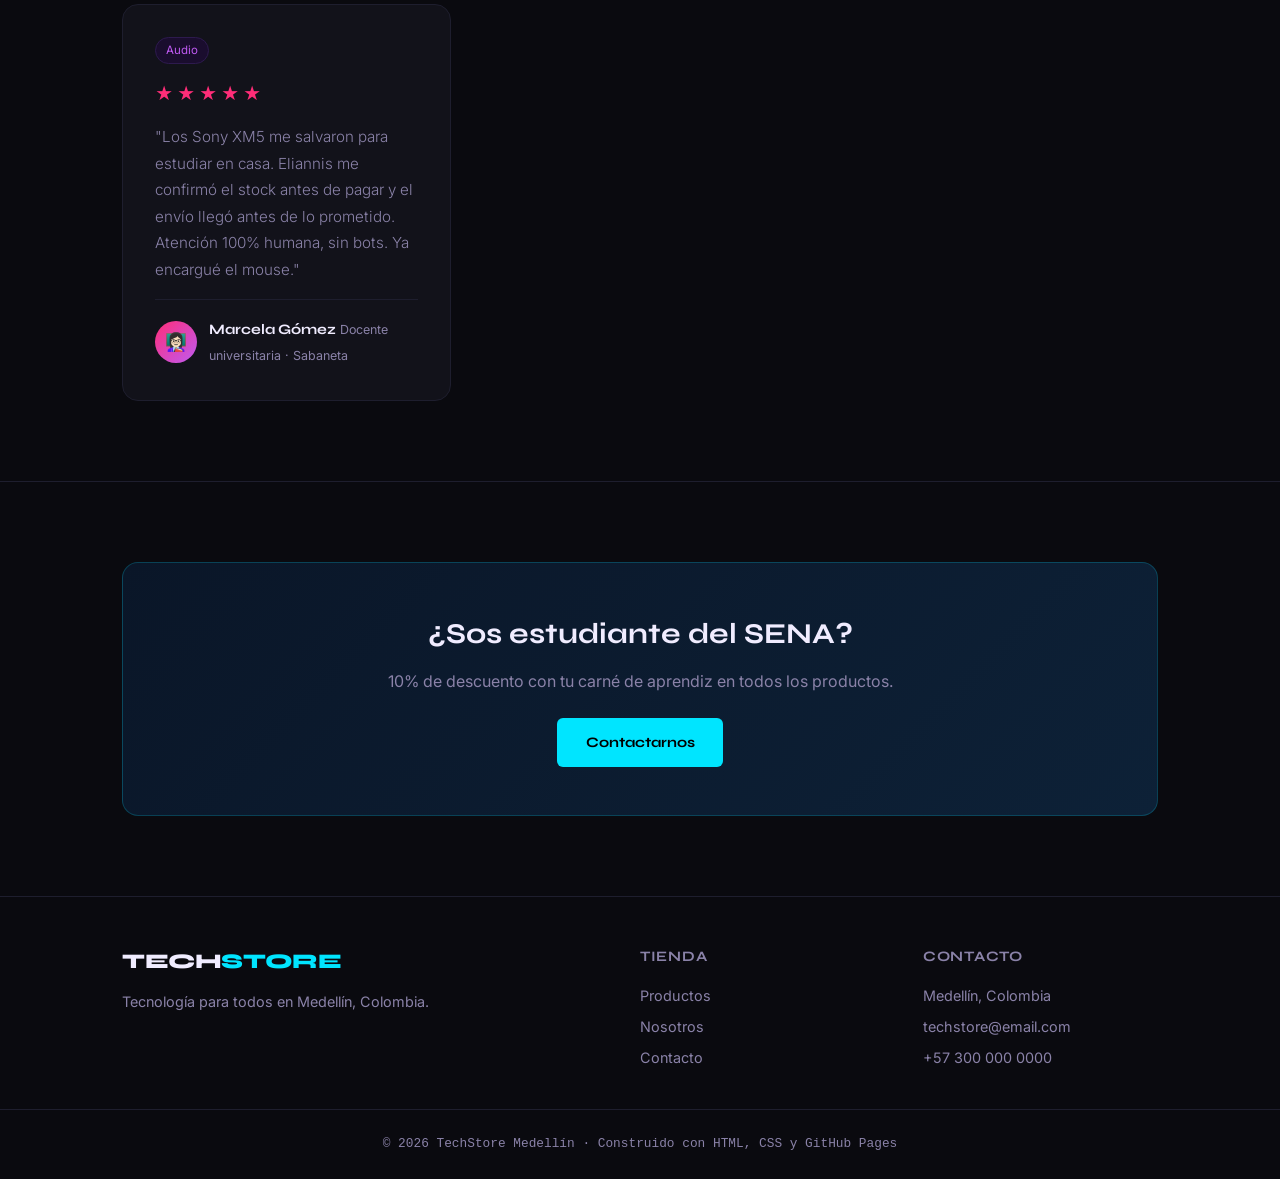
==== commit dea1864d: "feat: agregar 4 productos reales en sección destacados" ====
--- a/index.html
+++ b/index.html
@@ -3,24 +3,36 @@
 <head>
   <meta charset="UTF-8">
   <meta name="viewport" content="width=device-width, initial-scale=1.0">
-  <title>PixelByte Store — Tecnología para todos</title>
+  <title>TechStore Medellín — Tecnología para todos</title>
   <link rel="preconnect" href="https://fonts.googleapis.com">
   <link href="https://fonts.googleapis.com/css2?family=Syne:wght@400;600;700;800&family=Inter:wght@300;400;500&display=swap" rel="stylesheet">
   <link rel="stylesheet" href="styles.css">
 
-  <!-- COMMIT 3: Estilos para la nueva sección de testimonios -->
   <style>
+    /* ===== PALETA CYBER PINK + LILA ===== */
+    :root {
+      --pink:      #ff2d78;
+      --pink-soft: #ff6ea8;
+      --lila:      #bf5af2;
+      --lila-dark: #7b2fff;
+      --bg:        #0a0a0f;
+      --surface:   #12121a;
+      --border:    #1e1e2e;
+      --text:      #f0ecff;
+      --muted:     #8a82a8;
+    }
+
     /* ===== SECCIÓN TESTIMONIOS ===== */
     .testimonials {
       padding: 80px 0;
-      background-color: #0d0d0d;
+      background-color: var(--bg);
     }
 
     .testimonials .section-tag {
-      color: #7c3aed;
+      color: var(--pink);
       font-family: 'Inter', monospace;
       font-size: 0.8rem;
-      letter-spacing: 0.12em;
+      letter-spacing: 0.14em;
       text-transform: uppercase;
       margin-bottom: 0.5rem;
     }
@@ -29,7 +41,7 @@
       font-family: 'Syne', sans-serif;
       font-size: clamp(1.8rem, 3vw, 2.4rem);
       font-weight: 800;
-      color: #f5f5f5;
+      color: var(--text);
       margin-bottom: 3rem;
     }
 
@@ -40,19 +52,20 @@
     }
 
     .testimonial-card {
-      background: #161616;
-      border: 1px solid #2a2a2a;
+      background: var(--surface);
+      border: 1px solid var(--border);
       border-radius: 16px;
       padding: 2rem;
       display: flex;
       flex-direction: column;
       gap: 1rem;
-      transition: border-color 0.25s ease, transform 0.25s ease;
+      transition: border-color 0.25s ease, transform 0.25s ease, box-shadow 0.25s ease;
     }
 
     .testimonial-card:hover {
-      border-color: #7c3aed;
+      border-color: var(--pink);
       transform: translateY(-4px);
+      box-shadow: 0 0 24px rgba(255, 45, 120, 0.18);
     }
 
     .testimonial-stars {
@@ -61,20 +74,15 @@
       font-size: 1.1rem;
     }
 
-    .testimonial-stars .star {
-      color: #facc15; /* amarillo cálido */
-    }
-
-    .testimonial-stars .star.empty {
-      color: #3a3a3a;
-    }
+    .testimonial-stars .star       { color: var(--pink); }
+    .testimonial-stars .star.empty { color: #2a2a3a; }
 
     .testimonial-text {
       font-family: 'Inter', sans-serif;
       font-size: 0.95rem;
       font-weight: 300;
-      color: #c0c0c0;
-      line-height: 1.7;
+      color: var(--muted);
+      line-height: 1.75;
       flex: 1;
     }
 
@@ -82,7 +90,7 @@
       display: flex;
       align-items: center;
       gap: 0.75rem;
-      border-top: 1px solid #2a2a2a;
+      border-top: 1px solid var(--border);
       padding-top: 1rem;
     }
 
@@ -90,7 +98,7 @@
       width: 42px;
       height: 42px;
       border-radius: 50%;
-      background: linear-gradient(135deg, #7c3aed, #4f46e5);
+      background: linear-gradient(135deg, var(--pink), var(--lila));
       display: flex;
       align-items: center;
       justify-content: center;
@@ -98,41 +106,36 @@
       flex-shrink: 0;
     }
 
-    .author-info {
-      display: flex;
-      flex-direction: column;
-    }
-
     .author-name {
       font-family: 'Syne', sans-serif;
       font-size: 0.9rem;
       font-weight: 700;
-      color: #f5f5f5;
+      color: var(--text);
     }
 
     .author-role {
       font-family: 'Inter', sans-serif;
       font-size: 0.78rem;
-      color: #666;
+      color: var(--muted);
     }
 
     .testimonial-tag {
       display: inline-block;
       align-self: flex-start;
-      background: #1e1e2e;
-      color: #7c3aed;
+      background: #1a0d2e;
+      color: var(--lila);
       font-family: 'Inter', monospace;
       font-size: 0.72rem;
       padding: 3px 10px;
       border-radius: 999px;
-      border: 1px solid #2d2d4e;
+      border: 1px solid #2d1a4e;
     }
   </style>
 </head>
 <body>
 
   <nav class="navbar">
-    <a href="index.html" class="nav-logo">PIXEL<span>BYTE</span></a>
+    <a href="index.html" class="nav-logo">TECH<span>STORE</span></a>
     <ul class="nav-links">
       <li><a href="index.html" class="active">Inicio</a></li>
       <li><a href="productos.html">Productos</a></li>
@@ -152,8 +155,8 @@
         de lo que creés.
       </h1>
       <p class="hero-desc">
-        Somos Mariana, Eliannis y Jahela — tres aprendices del SENA apasionados por
-        la tecnología. Creamos PixelByte Store para que estudiantes y desarrolladores
+        Somos Mariana, Jahela y Eliannis — tres aprendices del SENA apasionadas por
+        la tecnología. Creamos TechStore para que estudiantes y desarrolladores
         de Medellín accedan a los mejores equipos sin salir del barrio.
         Envío a todo Colombia, asesoría personalizada y precios honestos.
       </p>
@@ -180,36 +183,12 @@
       <p class="section-tag">// Categorías</p>
       <h2 class="section-title">Encontrá lo que buscás</h2>
       <div class="cat-grid">
-        <a href="productos.html" class="cat-card">
-          <span class="cat-icon">💻</span>
-          <h3>Laptops</h3>
-          <p>Para trabajo y estudio</p>
-        </a>
-        <a href="productos.html" class="cat-card">
-          <span class="cat-icon">🖥️</span>
-          <h3>Monitores</h3>
-          <p>Alta resolución</p>
-        </a>
-        <a href="productos.html" class="cat-card">
-          <span class="cat-icon">⌨️</span>
-          <h3>Periféricos</h3>
-          <p>Teclados y mouse</p>
-        </a>
-        <a href="productos.html" class="cat-card">
-          <span class="cat-icon">📱</span>
-          <h3>Móviles</h3>
-          <p>Smartphones y tablets</p>
-        </a>
-        <a href="productos.html" class="cat-card">
-          <span class="cat-icon">🎧</span>
-          <h3>Audio</h3>
-          <p>Audífonos y parlantes</p>
-        </a>
-        <a href="productos.html" class="cat-card">
-          <span class="cat-icon">🔌</span>
-          <h3>Accesorios</h3>
-          <p>Cables y adaptadores</p>
-        </a>
+        <a href="productos.html" class="cat-card"><span class="cat-icon">💻</span><h3>Laptops</h3><p>Para trabajo y estudio</p></a>
+        <a href="productos.html" class="cat-card"><span class="cat-icon">🖥️</span><h3>Monitores</h3><p>Alta resolución</p></a>
+        <a href="productos.html" class="cat-card"><span class="cat-icon">⌨️</span><h3>Periféricos</h3><p>Teclados y mouse</p></a>
+        <a href="productos.html" class="cat-card"><span class="cat-icon">📱</span><h3>Móviles</h3><p>Smartphones y tablets</p></a>
+        <a href="productos.html" class="cat-card"><span class="cat-icon">🎧</span><h3>Audio</h3><p>Audífonos y parlantes</p></a>
+        <a href="productos.html" class="cat-card"><span class="cat-icon">🔌</span><h3>Accesorios</h3><p>Cables y adaptadores</p></a>
       </div>
     </div>
   </section>
@@ -225,82 +204,46 @@
           <span class="product-badge">Nuevo</span>
           <div class="product-img">💻</div>
           <h3>MacBook Air M2</h3>
-          <p class="product-desc">
-            Chip Apple M2, 8 GB RAM, 256 GB SSD. Pantalla Liquid Retina 13.6".
-            Duración de batería de hasta 18 horas. Ideal para estudiantes y creadores.
-          </p>
-          <div class="product-footer">
-            <span class="product-price">$9.800.000</span>
-            <a href="productos.html" class="btn-small">Ver</a>
-          </div>
+          <p class="product-desc">Chip Apple M2, 8 GB RAM, 256 GB SSD. Pantalla Liquid Retina 13.6". Batería 18 h.</p>
+          <div class="product-footer"><span class="product-price">$9.800.000</span><a href="productos.html" class="btn-small">Ver</a></div>
         </div>
 
         <div class="product-card">
           <span class="product-badge oferta">Oferta</span>
           <div class="product-img">🖥️</div>
           <h3>Monitor LG 27" 4K UltraFine</h3>
-          <p class="product-desc">
-            Resolución 3840×2160, panel IPS con cobertura 99% sRGB.
-            USB-C con carga de 96 W. Compatible con Mac y PC. Perfecto para diseño.
-          </p>
-          <div class="product-footer">
-            <span class="product-price">$2.200.000</span>
-            <a href="productos.html" class="btn-small">Ver</a>
-          </div>
+          <p class="product-desc">Panel IPS 3840×2160, 99% sRGB, USB-C 96 W. Perfecto para diseño y código.</p>
+          <div class="product-footer"><span class="product-price">$2.200.000</span><a href="productos.html" class="btn-small">Ver</a></div>
         </div>
 
         <div class="product-card">
           <div class="product-img">⌨️</div>
           <h3>Teclado Mecánico Keychron K2 V2</h3>
-          <p class="product-desc">
-            Switch Gateron G Pro Red, layout 75%, retroiluminación RGB.
-            Compatible con Mac y Windows via Bluetooth o USB-C. El favorito dev.
-          </p>
-          <div class="product-footer">
-            <span class="product-price">$450.000</span>
-            <a href="productos.html" class="btn-small">Ver</a>
-          </div>
+          <p class="product-desc">Switch Gateron Red, layout 75%, RGB. Bluetooth o USB-C. El favorito de los devs.</p>
+          <div class="product-footer"><span class="product-price">$450.000</span><a href="productos.html" class="btn-small">Ver</a></div>
         </div>
 
         <div class="product-card">
           <span class="product-badge">Popular</span>
           <div class="product-img">🎧</div>
           <h3>Sony WH-1000XM5</h3>
-          <p class="product-desc">
-            Cancelación de ruido líder del mercado, 30 horas de batería,
-            audio Hi-Res y micrófono con IA para llamadas cristalinas.
-          </p>
-          <div class="product-footer">
-            <span class="product-price">$1.350.000</span>
-            <a href="productos.html" class="btn-small">Ver</a>
-          </div>
+          <p class="product-desc">Cancelación de ruido líder, 30 h batería, audio Hi-Res y micrófono con IA.</p>
+          <div class="product-footer"><span class="product-price">$1.350.000</span><a href="productos.html" class="btn-small">Ver</a></div>
         </div>
 
         <div class="product-card">
           <div class="product-img">📱</div>
           <h3>Samsung Galaxy Tab S9 FE</h3>
-          <p class="product-desc">
-            Pantalla TFT 10.9", procesador Exynos 1380, 6 GB RAM, 128 GB.
-            Incluye S Pen. Resistencia al agua IP68. Ideal para tomar notas en clase.
-          </p>
-          <div class="product-footer">
-            <span class="product-price">$1.890.000</span>
-            <a href="productos.html" class="btn-small">Ver</a>
-          </div>
+          <p class="product-desc">Pantalla 10.9", Exynos 1380, 6 GB RAM, S Pen incluido, IP68. Ideal para el SENA.</p>
+          <div class="product-footer"><span class="product-price">$1.890.000</span><a href="productos.html" class="btn-small">Ver</a></div>
         </div>
 
         <div class="product-card">
           <span class="product-badge oferta">Oferta</span>
           <div class="product-img">🖱️</div>
           <h3>Logitech MX Master 3S</h3>
-          <p class="product-desc">
-            Sensor 8000 DPI, scroll magnético ultrasilencioso, batería de 70 días.
-            Conexión USB-C y Bluetooth. Compatible con Mac, Windows y Linux.
-          </p>
-          <div class="product-footer">
-            <span class="product-price">$380.000</span>
-            <a href="productos.html" class="btn-small">Ver</a>
-          </div>
+          <p class="product-desc">Sensor 8000 DPI, scroll magnético, 70 días de batería. USB-C y Bluetooth.</p>
+          <div class="product-footer"><span class="product-price">$380.000</span><a href="productos.html" class="btn-small">Ver</a></div>
         </div>
 
       </div>
@@ -324,16 +267,13 @@
         <article class="testimonial-card">
           <span class="testimonial-tag">Laptop</span>
           <div class="testimonial-stars">
-            <span class="star">★</span>
-            <span class="star">★</span>
-            <span class="star">★</span>
-            <span class="star">★</span>
-            <span class="star">★</span>
+            <span class="star">★</span><span class="star">★</span>
+            <span class="star">★</span><span class="star">★</span><span class="star">★</span>
           </div>
           <p class="testimonial-text">
-            "Compré la MacBook Air M2 y el proceso fue rapidísimo. Me la entregaron
-            en dos días a Bello, bien empacada y con garantía. Juan me asesoró
-            sobre qué modelo convenía para desarrollo web — muy profesional y atento."
+            "Compré la MacBook Air M2 y llegó en dos días a Bello, perfectamente empacada.
+            Mariana me asesoró por WhatsApp sobre qué modelo era mejor para desarrollo web.
+            Atención increíble, definitivamente vuelvo."
           </p>
           <div class="testimonial-author">
             <div class="author-avatar">👨🏽‍💻</div>
@@ -348,16 +288,13 @@
         <article class="testimonial-card">
           <span class="testimonial-tag">Periféricos</span>
           <div class="testimonial-stars">
-            <span class="star">★</span>
-            <span class="star">★</span>
-            <span class="star">★</span>
-            <span class="star">★</span>
-            <span class="star">★</span>
+            <span class="star">★</span><span class="star">★</span>
+            <span class="star">★</span><span class="star">★</span><span class="star">★</span>
           </div>
           <p class="testimonial-text">
-            "El teclado Keychron llegó perfecto y el descuento SENA fue real, no letra
-            pequeña. Valeria me explicó las diferencias entre switches por WhatsApp
-            antes de comprar. No conocía otra tienda con ese nivel de servicio acá en Medellín."
+            "El descuento SENA fue real, no letra pequeña. Jahela me explicó las diferencias
+            entre switches antes de comprar. El Keychron llegó perfecto y no conocía
+            otra tienda con ese nivel de servicio en Medellín."
           </p>
           <div class="testimonial-author">
             <div class="author-avatar">👩🏽‍🎓</div>
@@ -372,16 +309,14 @@
         <article class="testimonial-card">
           <span class="testimonial-tag">Monitor</span>
           <div class="testimonial-stars">
-            <span class="star">★</span>
-            <span class="star">★</span>
-            <span class="star">★</span>
-            <span class="star">★</span>
+            <span class="star">★</span><span class="star">★</span>
+            <span class="star">★</span><span class="star">★</span>
             <span class="star empty">★</span>
           </div>
           <p class="testimonial-text">
-            "El monitor LG 4K llegó sin rayones y el precio fue mejor que en el centro.
+            "El monitor LG 4K llegó sin rayones y más barato que en el centro.
             Le bajo una estrella porque el envío tardó un día extra, pero el producto
-            es increíble para edición de video. Lo recomiendo sin dudarlo."
+            es una maravilla para editar video. Lo recomiendo."
           </p>
           <div class="testimonial-author">
             <div class="author-avatar">🎬</div>
@@ -396,16 +331,13 @@
         <article class="testimonial-card">
           <span class="testimonial-tag">Audio</span>
           <div class="testimonial-stars">
-            <span class="star">★</span>
-            <span class="star">★</span>
-            <span class="star">★</span>
-            <span class="star">★</span>
-            <span class="star">★</span>
+            <span class="star">★</span><span class="star">★</span>
+            <span class="star">★</span><span class="star">★</span><span class="star">★</span>
           </div>
           <p class="testimonial-text">
-            "Los Sony XM5 me cambiaron la vida para estudiar en casa con niños.
-            Sebastián me confirmó por chat que había stock antes de pagar. Atención
-            100% humana, sin bots. Volveré a comprar el mouse en diciembre."
+            "Los Sony XM5 me salvaron para estudiar en casa. Eliannis me confirmó
+            el stock antes de pagar y el envío llegó antes de lo prometido.
+            Atención 100% humana, sin bots. Ya encargué el mouse."
           </p>
           <div class="testimonial-author">
             <div class="author-avatar">👩🏻‍🏫</div>
@@ -419,9 +351,7 @@
       </div>
     </div>
   </section>
-  <!-- ===================================================== -->
-  <!-- FIN SECCIÓN TESTIMONIOS                               -->
-  <!-- ===================================================== -->
+  <!-- FIN SECCIÓN TESTIMONIOS -->
 
   <!-- BANNER -->
   <section class="banner">
@@ -437,7 +367,7 @@
   <footer class="footer">
     <div class="container footer-grid">
       <div>
-        <a href="index.html" class="nav-logo">PIXEL<span>BYTE</span></a>
+        <a href="index.html" class="nav-logo">TECH<span>STORE</span></a>
         <p class="footer-desc">Tecnología para todos en Medellín, Colombia.</p>
       </div>
       <div>
@@ -452,13 +382,13 @@
         <p class="footer-title">Contacto</p>
         <ul>
           <li>Medellín, Colombia</li>
-          <li>pixelbyte@email.com</li>
-          <li>+57 301 234 5678</li>
+          <li>techstore@email.com</li>
+          <li>+57 300 000 0000</li>
         </ul>
       </div>
     </div>
     <div class="footer-bottom">
-      <p>© 2026 PixelByte Store Medellín · Construido con HTML, CSS y GitHub Pages</p>
+      <p>© 2026 TechStore Medellín · Construido con HTML, CSS y GitHub Pages</p>
     </div>
   </footer>
 
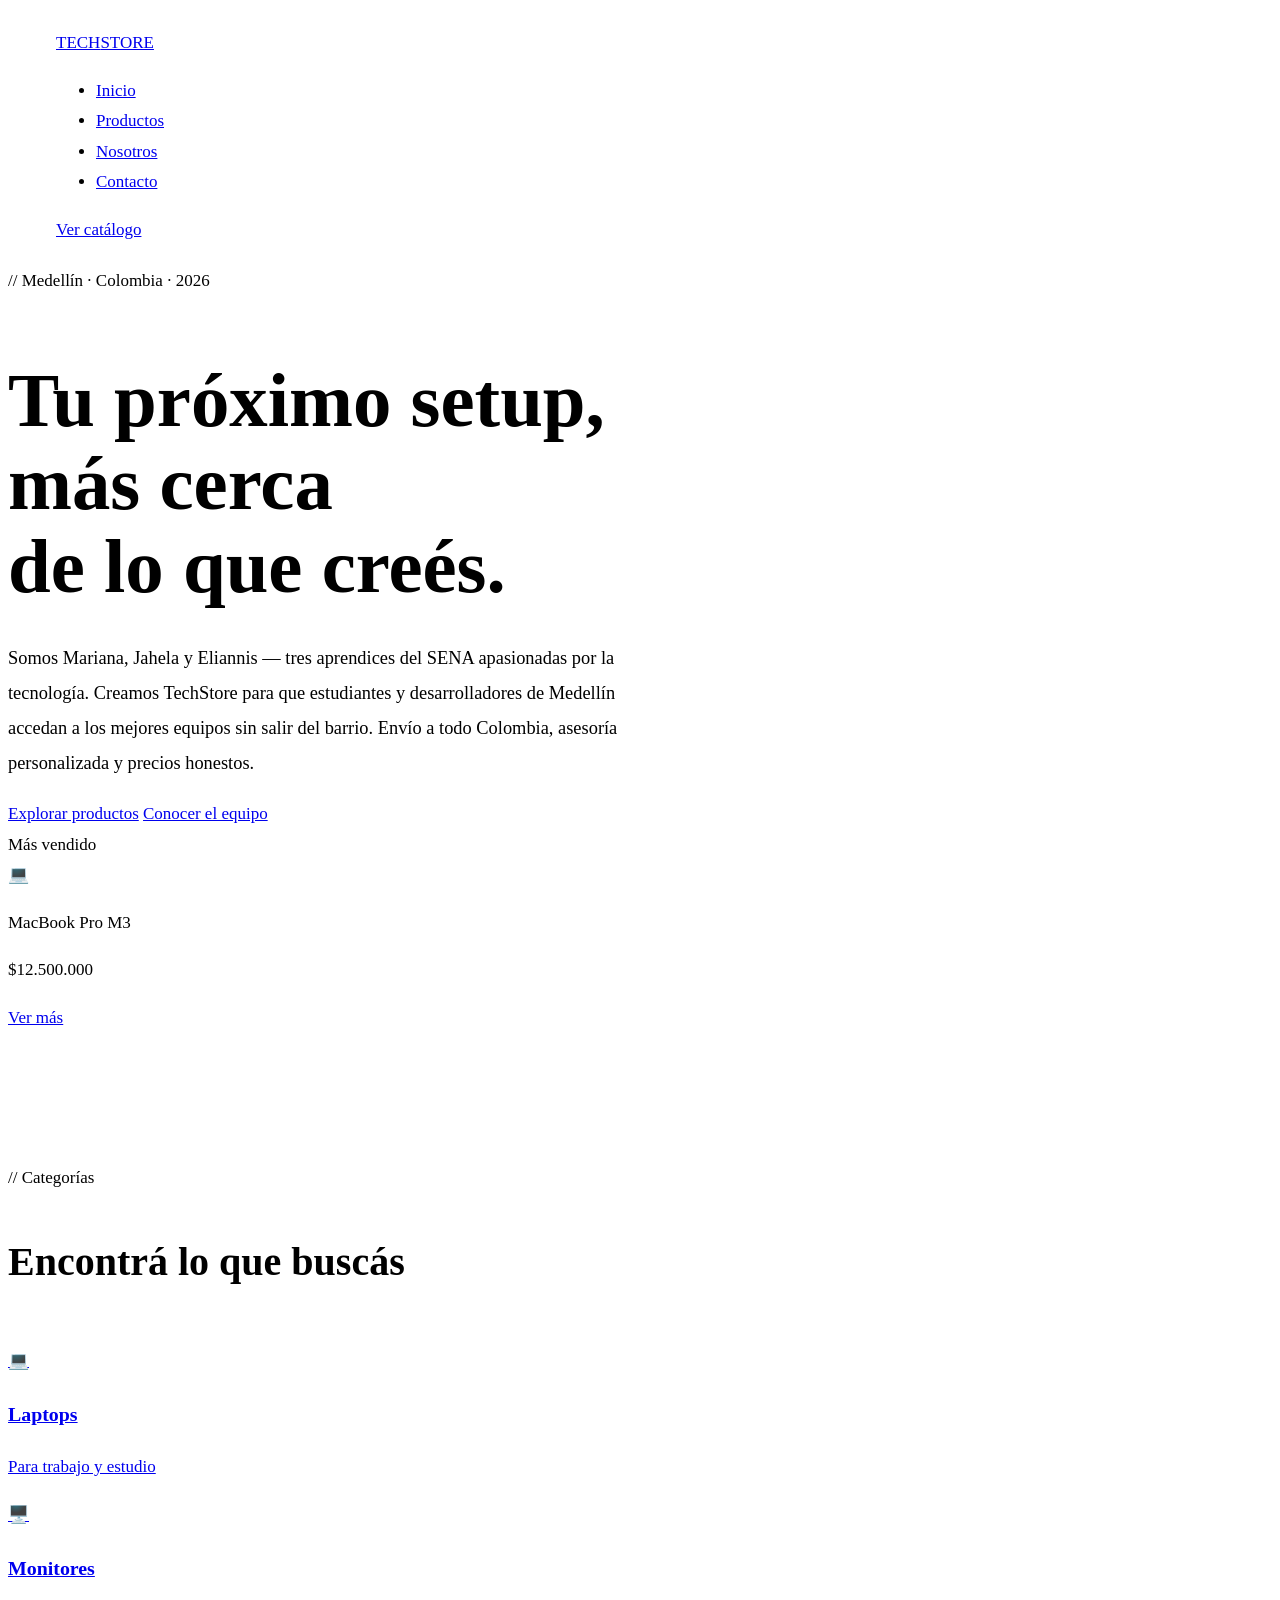
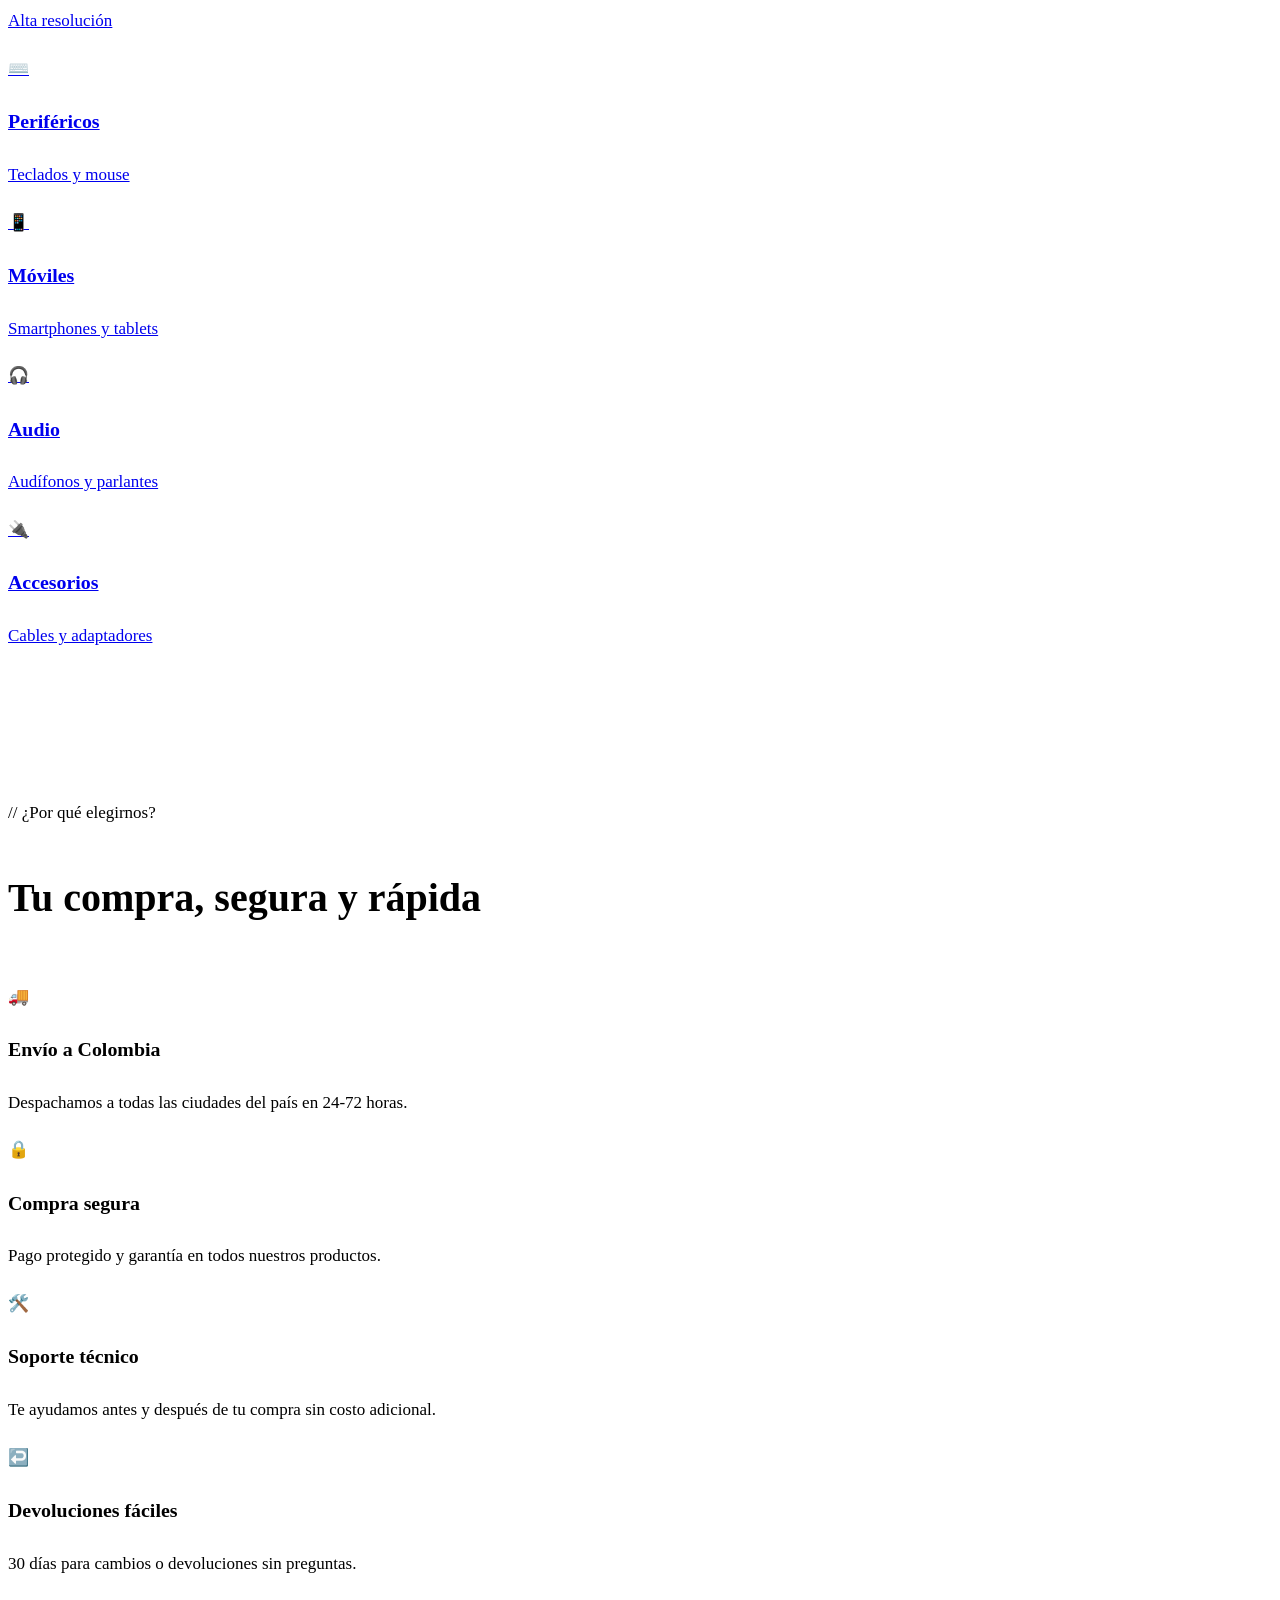
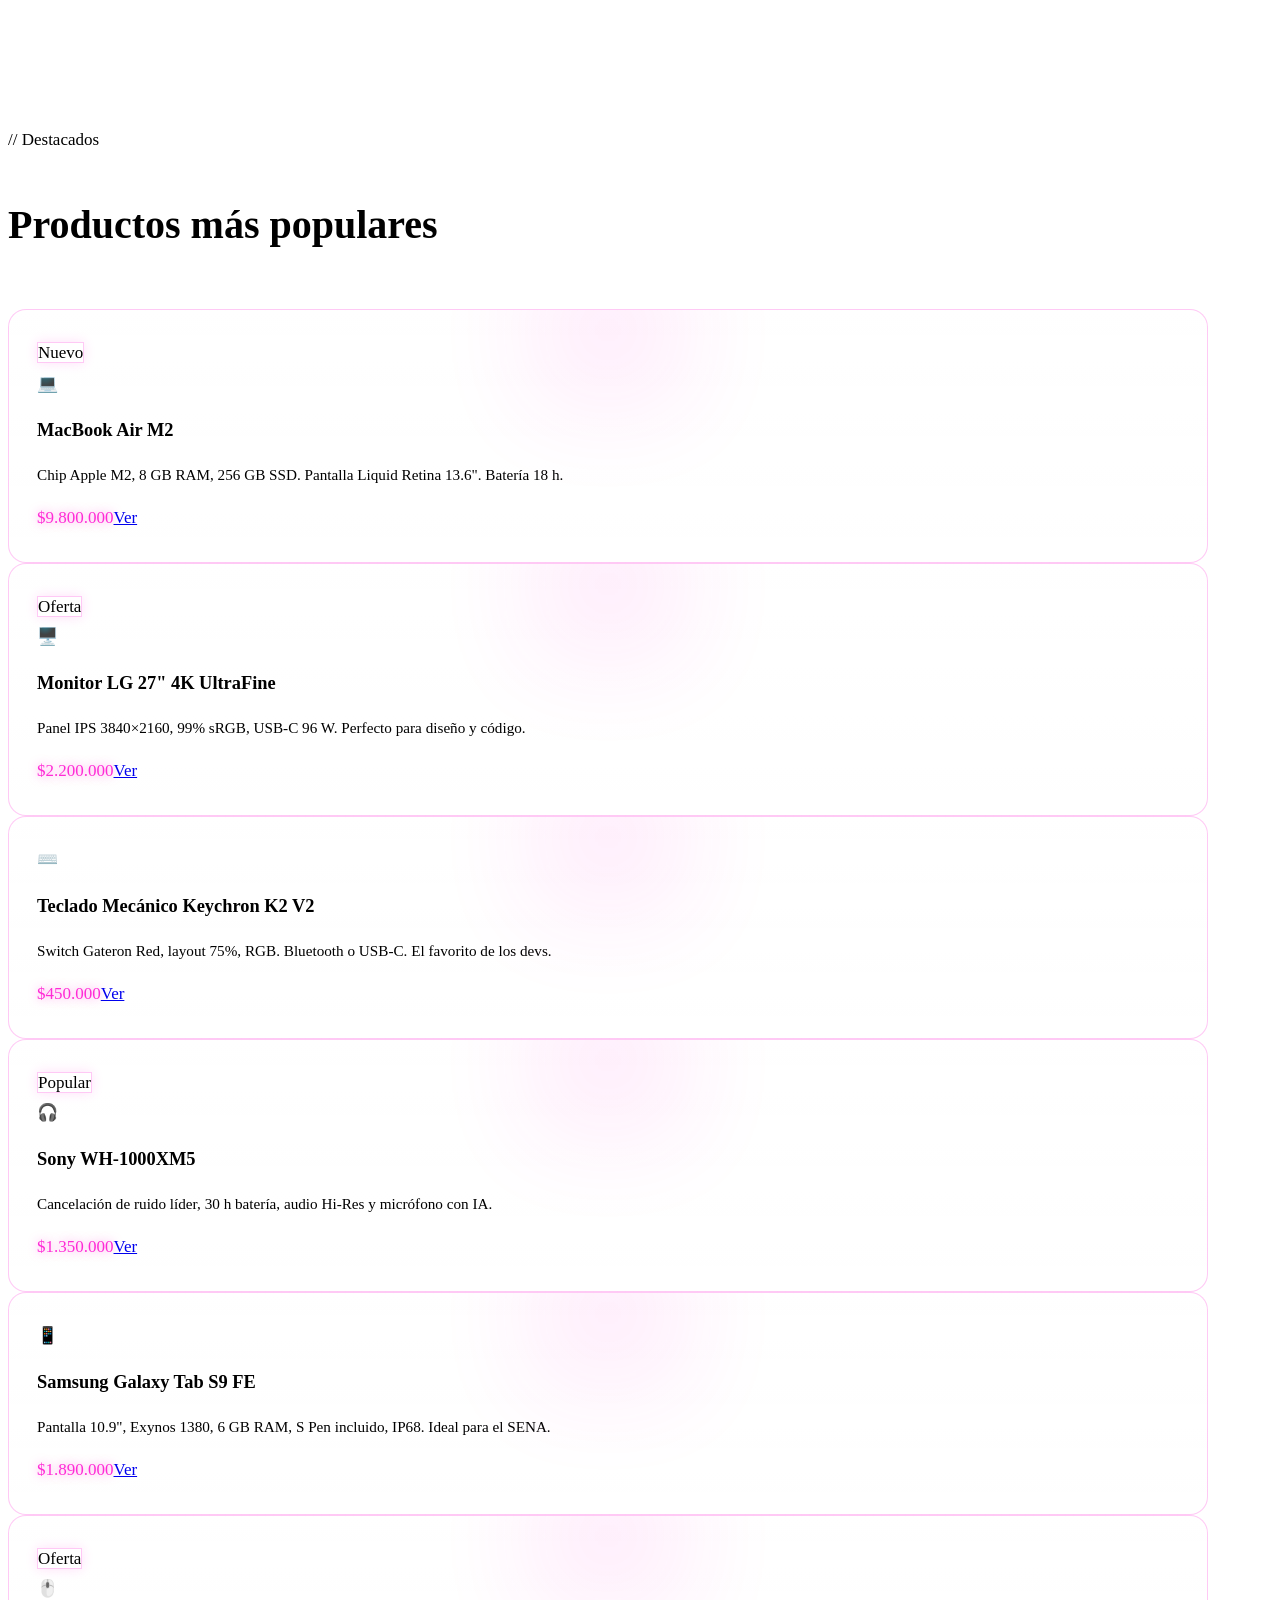
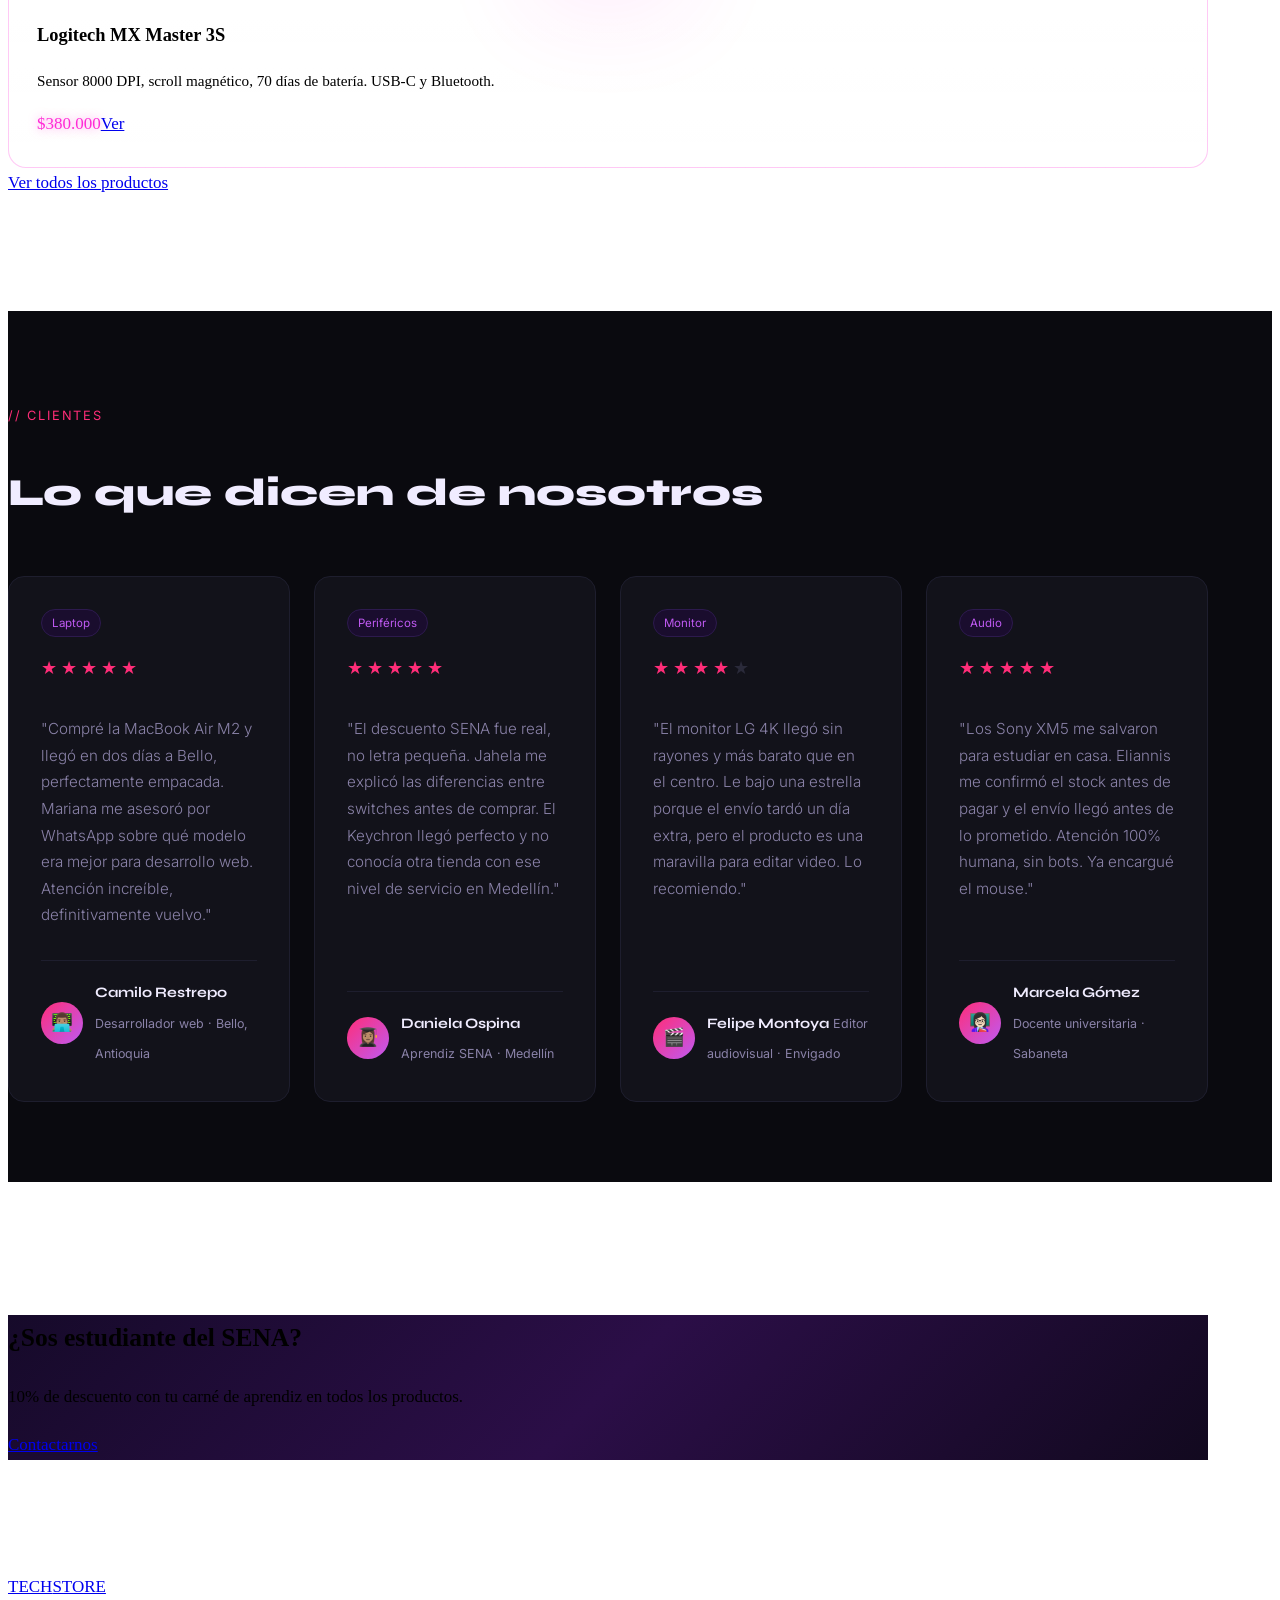
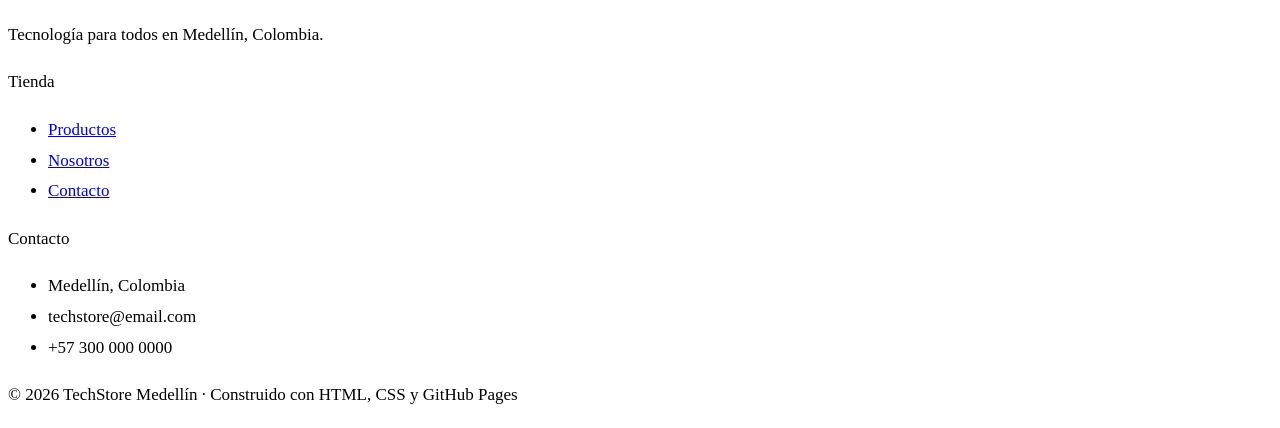
==== commit fcc0f806: "feat: agregar sección de beneficios en página principal" ====
--- a/index.html
+++ b/index.html
@@ -193,6 +193,36 @@
     </div>
   </section>
 
+  <!-- BENEFICIOS -->
+<section class="benefits">
+  <div class="container">
+    <p class="section-tag">// ¿Por qué elegirnos?</p>
+    <h2 class="section-title">Tu compra, segura y rápida</h2>
+    <div class="benefits-grid">
+      <div class="benefit-card">
+        <span class="benefit-icon">🚚</span>
+        <h3>Envío a Colombia</h3>
+        <p>Despachamos a todas las ciudades del país en 24-72 horas.</p>
+      </div>
+      <div class="benefit-card">
+        <span class="benefit-icon">🔒</span>
+        <h3>Compra segura</h3>
+        <p>Pago protegido y garantía en todos nuestros productos.</p>
+      </div>
+      <div class="benefit-card">
+        <span class="benefit-icon">🛠️</span>
+        <h3>Soporte técnico</h3>
+        <p>Te ayudamos antes y después de tu compra sin costo adicional.</p>
+      </div>
+      <div class="benefit-card">
+        <span class="benefit-icon">↩️</span>
+        <h3>Devoluciones fáciles</h3>
+        <p>30 días para cambios o devoluciones sin preguntas.</p>
+      </div>
+    </div>
+  </div>
+</section>
+
   <!-- DESTACADOS -->
   <section class="featured">
     <div class="container">
--- a/styles.css
+++ b/styles.css
@@ -1,436 +1,177 @@
-/* ── VARIABLES ── */
+
 :root {
-  --bg:       #0A0A0A;
-  --surface:  #141414;
-  --surface2: #1E1E1E;
-  --border:   #2A2A2A;
-  --text:     #F0F0F0;
-  --muted:    #888;
-  --accent:   #00E5FF;
-  --accent2:  #FF6B35;
-  --green:    #00C896;
-  --font-display: 'Syne', sans-serif;
-  --font-body:    'Inter', sans-serif;
-  --radius: 10px;
-  --shadow: 0 4px 24px rgba(0,0,0,0.4);
+  --bg: #08050F;
+  --surface: #12091F;
+  --surface2: #1B102B;
+  --border: #3A1E5F;
+
+  --text: #F8F2FF;
+  --muted: #B59BD8;
+
+  --accent: #FF2BD6;
+  --accent2: #9D4DFF;
+
+  --green: #00FFC8;
+
+  --radius: 12px;
+
+  --shadow:
+    0 0 20px rgba(255,43,214,.15),
+    0 0 40px rgba(157,77,255,.10);
 }
 
-* { box-sizing: border-box; margin: 0; padding: 0; }
-html { scroll-behavior: smooth; }
+.banner-content {
+  background: linear-gradient(
+    135deg,
+    #160A2A,
+    #2B0E47,
+    #12091F
+  );
+}
+/* ---------- COMMIT 2 ---------- */
+
+.product-card {
+  position: relative;
+  background: linear-gradient(
+    180deg,
+    rgba(255,255,255,0.03),
+    rgba(255,255,255,0.01)
+  );
+  border: 1px solid rgba(255,43,214,.25);
+  border-radius: 18px;
+  padding: 1.75rem;
+  overflow: hidden;
+  transition:
+    transform .35s ease,
+    box-shadow .35s ease,
+    border-color .35s ease;
+}
+
+.product-card::before {
+  content: "";
+  position: absolute;
+  top: -60px;
+  left: 50%;
+  transform: translateX(-50%);
+  width: 160px;
+  height: 160px;
+  background: var(--accent);
+  opacity: .08;
+  filter: blur(50px);
+  pointer-events: none;
+}
+
+.product-card:hover {
+  transform: translateY(-8px) scale(1.02);
+  border-color: var(--accent);
+  box-shadow:
+    0 0 20px rgba(255,43,214,.25),
+    0 0 40px rgba(157,77,255,.15);
+}
+
+.product-badge {
+  border: 1px solid rgba(255,43,214,.25);
+  box-shadow: 0 0 12px rgba(255,43,214,.15);
+}
+
+.product-price {
+  color: var(--accent);
+  text-shadow: 0 0 10px rgba(255,43,214,.5);
+}
+
+/* ---------- COMMIT 3 ---------- */
 
 body {
-  background: var(--bg);
-  color: var(--text);
-  font-family: var(--font-body);
-  font-size: 16px;
-  line-height: 1.6;
+  font-size: 17px;
+  line-height: 1.8;
 }
 
-a { text-decoration: none; color: inherit; }
-ul { list-style: none; }
-
 .container {
-  max-width: 1100px;
-  margin: 0 auto;
-  padding: 0 2rem;
-}
-
-/* ── NAVBAR ── */
-.navbar {
-  position: fixed; top: 0; left: 0; right: 0; z-index: 100;
-  display: flex; align-items: center; justify-content: space-between;
-  padding: 1rem 2.5rem;
-  background: rgba(10,10,10,0.9);
-  backdrop-filter: blur(16px);
-  border-bottom: 1px solid var(--border);
-}
-
-.nav-logo {
-  font-family: var(--font-display);
-  font-size: 1.3rem;
-  font-weight: 800;
-  letter-spacing: -0.02em;
-  color: var(--text);
-}
-.nav-logo span { color: var(--accent); }
-
-.nav-links {
-  display: flex; gap: 2rem;
-}
-.nav-links a {
-  font-size: 0.9rem;
-  color: var(--muted);
-  transition: color 0.2s;
-  font-weight: 500;
-}
-.nav-links a:hover,
-.nav-links a.active { color: var(--text); }
-
-.btn-nav {
-  background: var(--accent);
-  color: #000;
-  font-size: 0.85rem;
-  font-weight: 700;
-  font-family: var(--font-display);
-  padding: 0.55rem 1.2rem;
-  border-radius: 6px;
-  transition: opacity 0.2s;
-}
-.btn-nav:hover { opacity: 0.85; }
-
-/* ── BOTONES ── */
-.btn-primary {
-  display: inline-block;
-  background: var(--accent);
-  color: #000;
-  font-weight: 700;
-  font-family: var(--font-display);
-  font-size: 0.9rem;
-  padding: 0.8rem 1.8rem;
-  border-radius: 6px;
-  transition: opacity 0.2s, transform 0.2s;
-}
-.btn-primary:hover { opacity: 0.85; transform: translateY(-2px); }
-
-.btn-ghost {
-  display: inline-block;
-  background: transparent;
-  color: var(--text);
-  font-weight: 500;
-  font-size: 0.9rem;
-  padding: 0.8rem 1.8rem;
-  border-radius: 6px;
-  border: 1px solid var(--border);
-  transition: border-color 0.2s, transform 0.2s;
-}
-.btn-ghost:hover { border-color: var(--text); transform: translateY(-2px); }
-
-.btn-small {
-  display: inline-block;
-  background: var(--surface2);
-  color: var(--accent);
-  font-size: 0.8rem;
-  font-weight: 600;
-  padding: 0.4rem 0.9rem;
-  border-radius: 5px;
-  border: 1px solid var(--border);
-  transition: background 0.2s;
-}
-.btn-small:hover { background: var(--border); }
-
-/* ── HERO ── */
-.hero {
-  min-height: 100vh;
-  display: flex;
-  align-items: center;
-  justify-content: space-between;
-  gap: 4rem;
-  max-width: 1100px;
-  margin: 0 auto;
-  padding: 8rem 2rem 4rem;
-}
-
-.hero-content { flex: 1; }
-
-.hero-tag {
-  display: inline-block;
-  font-family: monospace;
-  font-size: 0.8rem;
-  color: var(--accent);
-  letter-spacing: 0.1em;
-  margin-bottom: 1.5rem;
-  opacity: 0.8;
+  max-width: 1200px;
 }
 
 .hero-title {
-  font-family: var(--font-display);
-  font-size: clamp(2.5rem, 5vw, 4rem);
-  font-weight: 800;
-  line-height: 1.05;
-  letter-spacing: -0.03em;
-  margin-bottom: 1.5rem;
+  font-size: clamp(3rem, 6vw, 5rem);
+  line-height: 1.08;
+  margin-bottom: 2rem;
 }
 
-.highlight { color: var(--accent); }
+.hero-desc {
+  font-size: 1.15rem;
+  line-height: 1.9;
+  max-width: 620px;
+}
 
-.hero-desc {
-  font-size: 1.05rem;
-  color: var(--muted);
-  max-width: 480px;
-  margin-bottom: 2.5rem;
+.section-title {
+  font-size: 2.5rem;
+  margin-bottom: 3rem;
+}
+
+.product-card h3 {
+  font-size: 1.15rem;
+  line-height: 1.4;
+}
+
+.product-desc {
+  font-size: .95rem;
   line-height: 1.7;
 }
 
-.hero-actions { display: flex; gap: 1rem; flex-wrap: wrap; }
-
-.hero-visual { flex-shrink: 0; }
-
-.hero-card {
-  position: relative;
-  background: var(--surface);
-  border: 1px solid var(--border);
-  border-radius: 16px;
-  padding: 2rem;
-  width: 260px;
-  text-align: center;
-  overflow: hidden;
+.categories,
+.featured,
+.banner,
+.about-section,
+.contact-section {
+  padding: 7rem 0;
 }
 
-.card-glow {
-  position: absolute;
-  top: -40px; left: 50%;
-  transform: translateX(-50%);
-  width: 120px; height: 120px;
-  background: var(--accent);
-  border-radius: 50%;
-  opacity: 0.08;
-  filter: blur(30px);
+.navbar {
+  padding: 1.25rem 3rem;
 }
 
-.card-label {
-  display: inline-block;
-  background: rgba(0,229,255,0.1);
-  color: var(--accent);
-  font-size: 0.72rem;
-  font-weight: 600;
-  padding: 0.25rem 0.75rem;
-  border-radius: 20px;
-  border: 1px solid rgba(0,229,255,0.2);
-  margin-bottom: 1rem;
-  text-transform: uppercase;
-  letter-spacing: 0.08em;
+.btn-primary,
+.btn-ghost,
+.btn-small {
+  transition: all 0.3s ease;
 }
 
-.card-img { font-size: 4rem; margin-bottom: 1rem; }
-.card-name { font-weight: 600; margin-bottom: 0.5rem; }
-.card-price { color: var(--accent); font-weight: 700; font-size: 1.1rem; margin-bottom: 1.2rem; }
-
-/* ── SECCIONES ── */
-.section-tag {
-  font-family: monospace;
-  font-size: 0.8rem;
-  color: var(--accent);
-  letter-spacing: 0.1em;
-  margin-bottom: 0.5rem;
+.btn-primary:hover,
+.btn-ghost:hover,
+.btn-small:hover {
+  transform: translateY(-4px);
 }
 
-.section-title {
-  font-family: var(--font-display);
-  font-size: 2rem;
-  font-weight: 700;
-  letter-spacing: -0.02em;
-  margin-bottom: 2.5rem;
+.cat-card:hover,
+.value-card:hover,
+.team-card:hover {
+  box-shadow:
+    0 0 15px rgba(255,43,214,.15),
+    0 0 30px rgba(157,77,255,.08);
 }
 
-/* ── CATEGORÍAS ── */
-.categories {
-  padding: 5rem 0;
-  border-top: 1px solid var(--border);
+::-webkit-scrollbar {
+  width: 10px;
 }
 
-.cat-grid {
-  display: grid;
-  grid-template-columns: repeat(auto-fill, minmax(160px, 1fr));
-  gap: 1rem;
+::-webkit-scrollbar-track {
+  background: var(--surface);
 }
 
-.cat-card {
-  background: var(--surface);
-  border: 1px solid var(--border);
-  border-radius: var(--radius);
-  padding: 1.5rem 1rem;
-  text-align: center;
-  transition: border-color 0.2s, transform 0.2s;
-}
-.cat-card:hover { border-color: var(--accent); transform: translateY(-3px); }
-.cat-icon { font-size: 2rem; display: block; margin-bottom: 0.75rem; }
-.cat-card h3 { font-family: var(--font-display); font-size: 0.95rem; font-weight: 700; margin-bottom: 0.3rem; }
-.cat-card p { font-size: 0.8rem; color: var(--muted); }
-
-/* ── DESTACADOS ── */
-.featured {
-  padding: 5rem 0;
-  border-top: 1px solid var(--border);
+::-webkit-scrollbar-thumb {
+  background: linear-gradient(
+    var(--accent),
+    var(--accent2)
+  );
+  border-radius: 999px;
 }
 
-.products-grid {
-  display: grid;
-  grid-template-columns: repeat(auto-fill, minmax(280px, 1fr));
-  gap: 1.5rem;
-  margin-bottom: 3rem;
+::-webkit-scrollbar-thumb:hover {
+  opacity: .8;
 }
 
-.product-card {
-  position: relative;
-  background: var(--surface);
-  border: 1px solid var(--border);
-  border-radius: var(--radius);
-  padding: 1.5rem;
-  transition: border-color 0.2s, transform 0.2s;
-}
-.product-card:hover { border-color: var(--accent2); transform: translateY(-3px); }
-
-.product-badge {
-  position: absolute; top: 1rem; right: 1rem;
-  background: rgba(0,229,255,0.12);
-  color: var(--accent);
-  font-size: 0.7rem;
-  font-weight: 700;
-  padding: 0.2rem 0.6rem;
-  border-radius: 4px;
-  text-transform: uppercase;
-  letter-spacing: 0.06em;
-}
-.product-badge.oferta { background: rgba(255,107,53,0.12); color: var(--accent2); }
-
-.product-img { font-size: 3rem; margin-bottom: 1rem; }
-.product-card h3 { font-family: var(--font-display); font-weight: 700; margin-bottom: 0.4rem; }
-.product-desc { font-size: 0.88rem; color: var(--muted); margin-bottom: 1.2rem; }
-.product-footer { display: flex; justify-content: space-between; align-items: center; }
-.product-price { font-weight: 700; color: var(--accent); font-size: 1rem; }
-
-.section-cta { text-align: center; }
-
-/* ── BANNER ── */
-.banner {
-  padding: 5rem 0;
-  border-top: 1px solid var(--border);
-}
-
-.banner-content {
-  background: linear-gradient(135deg, #0A1628, #0D2137);
-  border: 1px solid rgba(0,229,255,0.2);
-  border-radius: 16px;
-  padding: 3rem;
-  text-align: center;
-}
-.banner-content h2 {
-  font-family: var(--font-display);
-  font-size: 1.8rem;
-  font-weight: 700;
-  margin-bottom: 0.75rem;
-}
-.banner-content p { color: var(--muted); margin-bottom: 1.5rem; }
-
-/* ── FOOTER ── */
-.footer {
-  border-top: 1px solid var(--border);
-  padding: 3rem 0 1.5rem;
-}
-
-.footer-grid {
-  display: grid;
-  grid-template-columns: 2fr 1fr 1fr;
-  gap: 3rem;
-  margin-bottom: 2rem;
-}
-
-.footer-desc { color: var(--muted); font-size: 0.9rem; margin-top: 0.75rem; }
-.footer-title { font-family: var(--font-display); font-weight: 700; margin-bottom: 1rem; font-size: 0.9rem; text-transform: uppercase; letter-spacing: 0.05em; color: var(--muted); }
-.footer ul li { margin-bottom: 0.5rem; font-size: 0.9rem; color: var(--muted); }
-.footer ul a:hover { color: var(--text); }
-
-.footer-bottom {
-  border-top: 1px solid var(--border);
-  padding-top: 1.5rem;
-  text-align: center;
-  font-size: 0.8rem;
-  color: var(--muted);
-  font-family: monospace;
-}
-
-/* ── PÁGINA PRODUCTOS ── */
-.page-hero {
-  padding: 8rem 0 3rem;
-  border-bottom: 1px solid var(--border);
-}
-
-.filter-bar {
-  display: flex;
-  gap: 0.75rem;
-  flex-wrap: wrap;
-  margin-bottom: 2.5rem;
-}
-
-.filter-btn {
-  background: var(--surface);
-  border: 1px solid var(--border);
-  color: var(--muted);
-  font-size: 0.85rem;
-  padding: 0.5rem 1.2rem;
-  border-radius: 20px;
-  cursor: pointer;
-  transition: all 0.2s;
-  font-family: var(--font-body);
-}
-.filter-btn:hover,
-.filter-btn.active { background: var(--accent); color: #000; border-color: var(--accent); font-weight: 600; }
-
-.catalog-section { padding: 4rem 0; }
-
-/* ── PÁGINA NOSOTROS ── */
-.about-hero { padding: 8rem 0 4rem; border-bottom: 1px solid var(--border); }
-.about-section { padding: 5rem 0; border-top: 1px solid var(--border); }
-.values-grid { display: grid; grid-template-columns: repeat(auto-fill, minmax(240px, 1fr)); gap: 1.5rem; }
-.value-card { background: var(--surface); border: 1px solid var(--border); border-radius: var(--radius); padding: 1.5rem; }
-.value-icon { font-size: 2rem; margin-bottom: 1rem; }
-.value-card h3 { font-family: var(--font-display); font-weight: 700; margin-bottom: 0.5rem; }
-.value-card p { font-size: 0.9rem; color: var(--muted); }
-.team-grid { display: grid; grid-template-columns: repeat(auto-fill, minmax(200px, 1fr)); gap: 1.5rem; }
-.team-card { background: var(--surface); border: 1px solid var(--border); border-radius: var(--radius); padding: 1.5rem; text-align: center; }
-.team-avatar { font-size: 3rem; margin-bottom: 1rem; }
-.team-card h3 { font-family: var(--font-display); font-weight: 700; margin-bottom: 0.25rem; }
-.team-role { font-size: 0.85rem; color: var(--accent); font-weight: 500; }
-
-/* ── PÁGINA CONTACTO ── */
-.contact-hero { padding: 8rem 0 4rem; border-bottom: 1px solid var(--border); }
-.contact-section { padding: 5rem 0; }
-.contact-grid { display: grid; grid-template-columns: 1fr 1fr; gap: 4rem; align-items: start; }
-.contact-form { display: flex; flex-direction: column; gap: 1.2rem; }
-.form-group { display: flex; flex-direction: column; gap: 0.4rem; }
-.form-group label { font-size: 0.85rem; color: var(--muted); font-weight: 500; }
-.form-group input,
-.form-group textarea,
-.form-group select {
-  background: var(--surface);
-  border: 1px solid var(--border);
-  border-radius: 6px;
-  padding: 0.75rem 1rem;
-  color: var(--text);
-  font-family: var(--font-body);
-  font-size: 0.95rem;
-  transition: border-color 0.2s;
-  outline: none;
-}
-.form-group input:focus,
-.form-group textarea:focus,
-.form-group select:focus { border-color: var(--accent); }
-.form-group textarea { resize: vertical; min-height: 140px; }
-.form-group select option { background: var(--surface); }
-.btn-submit {
-  background: var(--accent);
-  color: #000;
-  font-weight: 700;
-  font-family: var(--font-display);
-  font-size: 0.95rem;
-  padding: 0.9rem;
-  border-radius: 6px;
-  border: none;
-  cursor: pointer;
-  transition: opacity 0.2s;
-}
-.btn-submit:hover { opacity: 0.85; }
-.contact-info { display: flex; flex-direction: column; gap: 1rem; }
-.info-item { display: flex; gap: 1rem; align-items: flex-start; padding: 1.2rem; background: var(--surface); border: 1px solid var(--border); border-radius: var(--radius); }
-.info-icon { font-size: 1.4rem; flex-shrink: 0; }
-.info-label { font-size: 0.75rem; color: var(--muted); margin-bottom: 0.2rem; text-transform: uppercase; letter-spacing: 0.05em; }
-.info-value { font-weight: 500; }
-
-/* ── RESPONSIVE ── */
-@media (max-width: 768px) {
-  .hero { flex-direction: column; padding-top: 6rem; }
-  .hero-visual { display: none; }
-  .footer-grid { grid-template-columns: 1fr; gap: 2rem; }
-  .contact-grid { grid-template-columns: 1fr; }
-  .nav-links { display: none; }
-}
+.old-price{
+    text-decoration: line-through;
+    color: gray;
+    margin-right: 10px;
+    font-size: .9rem;
+}
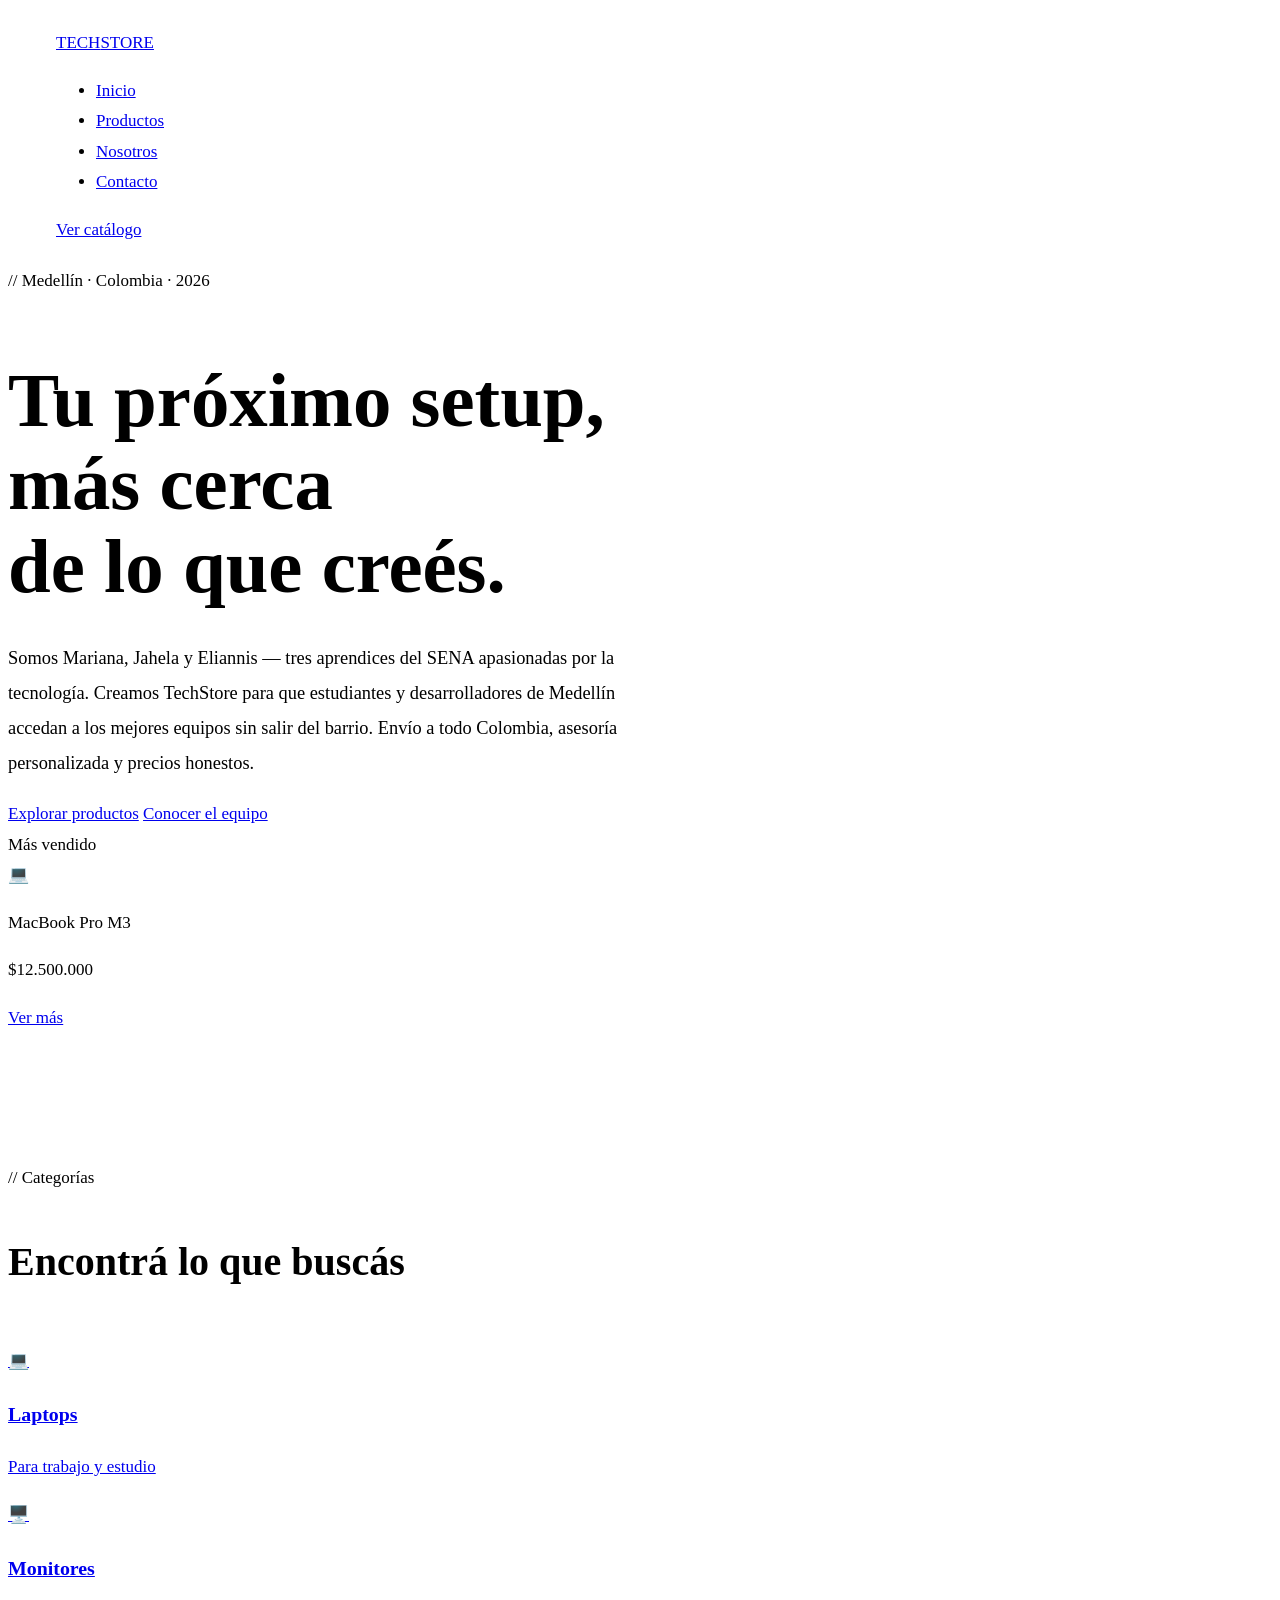
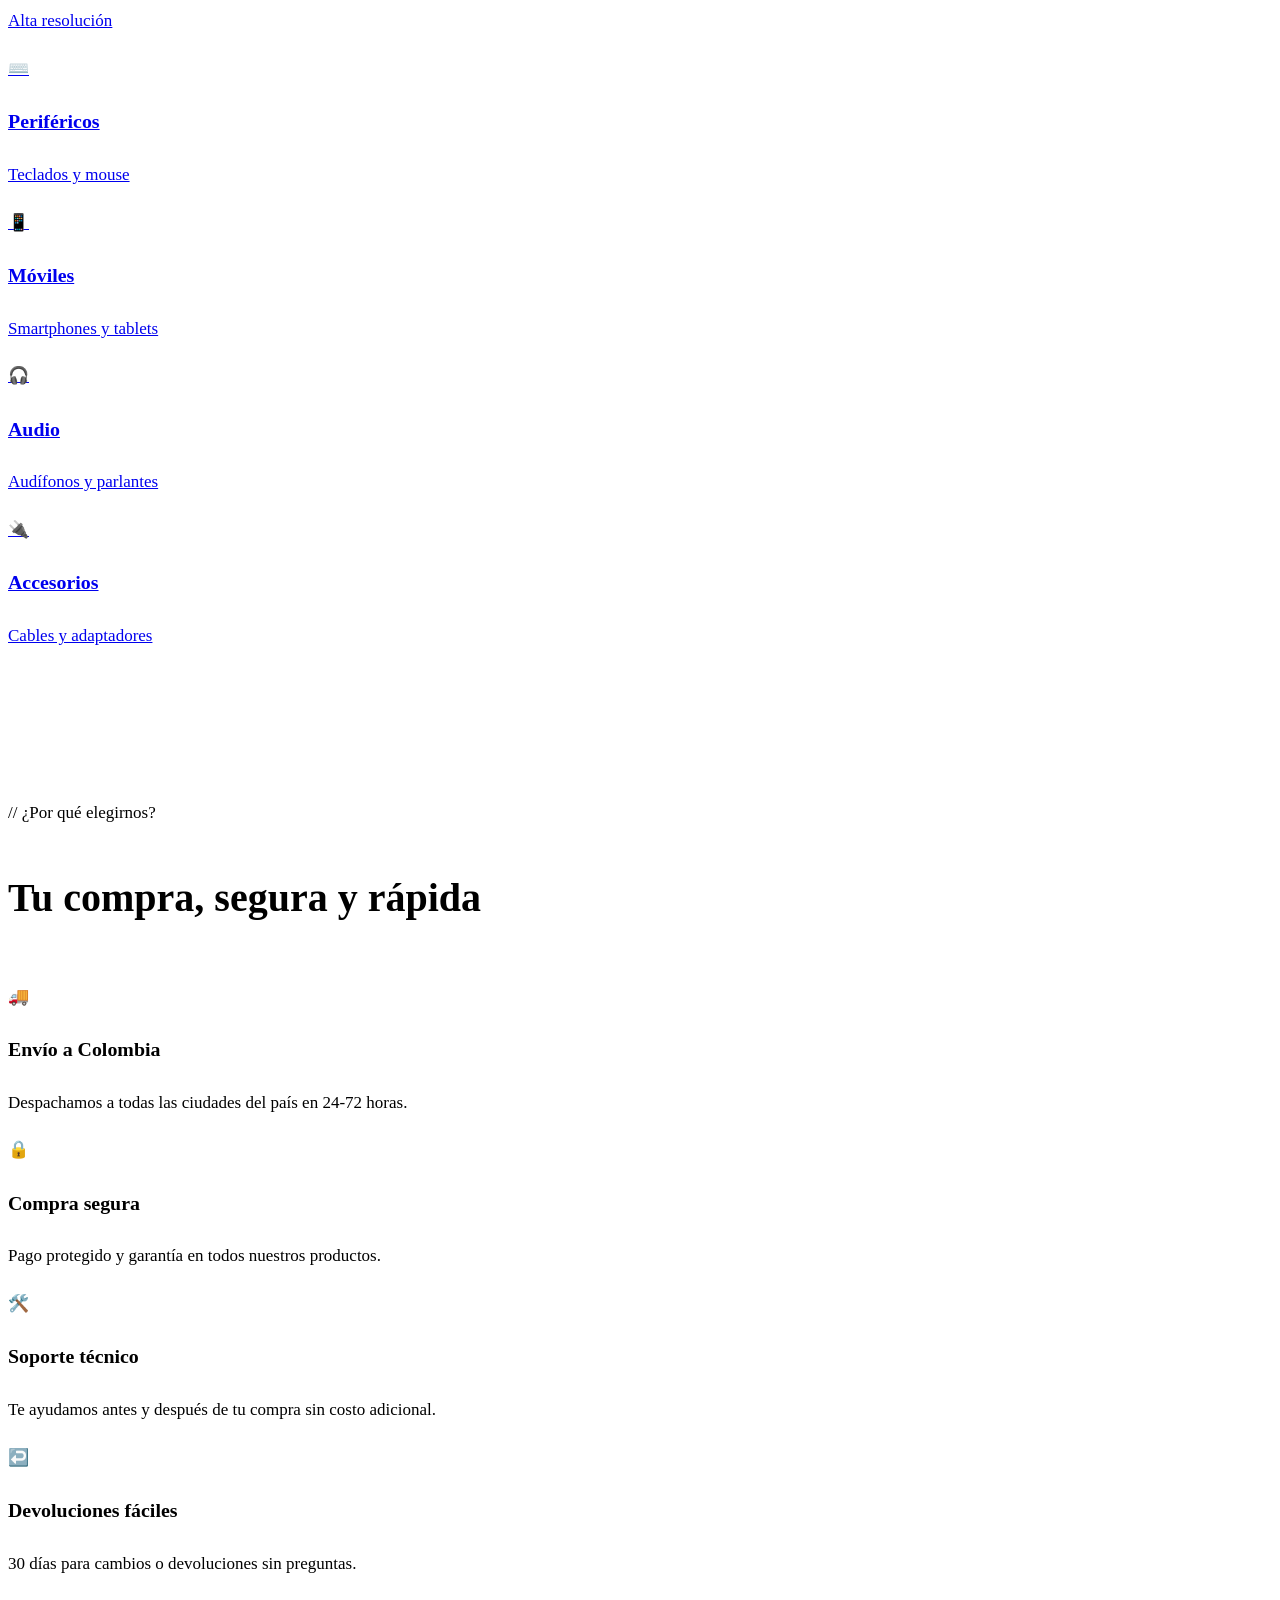
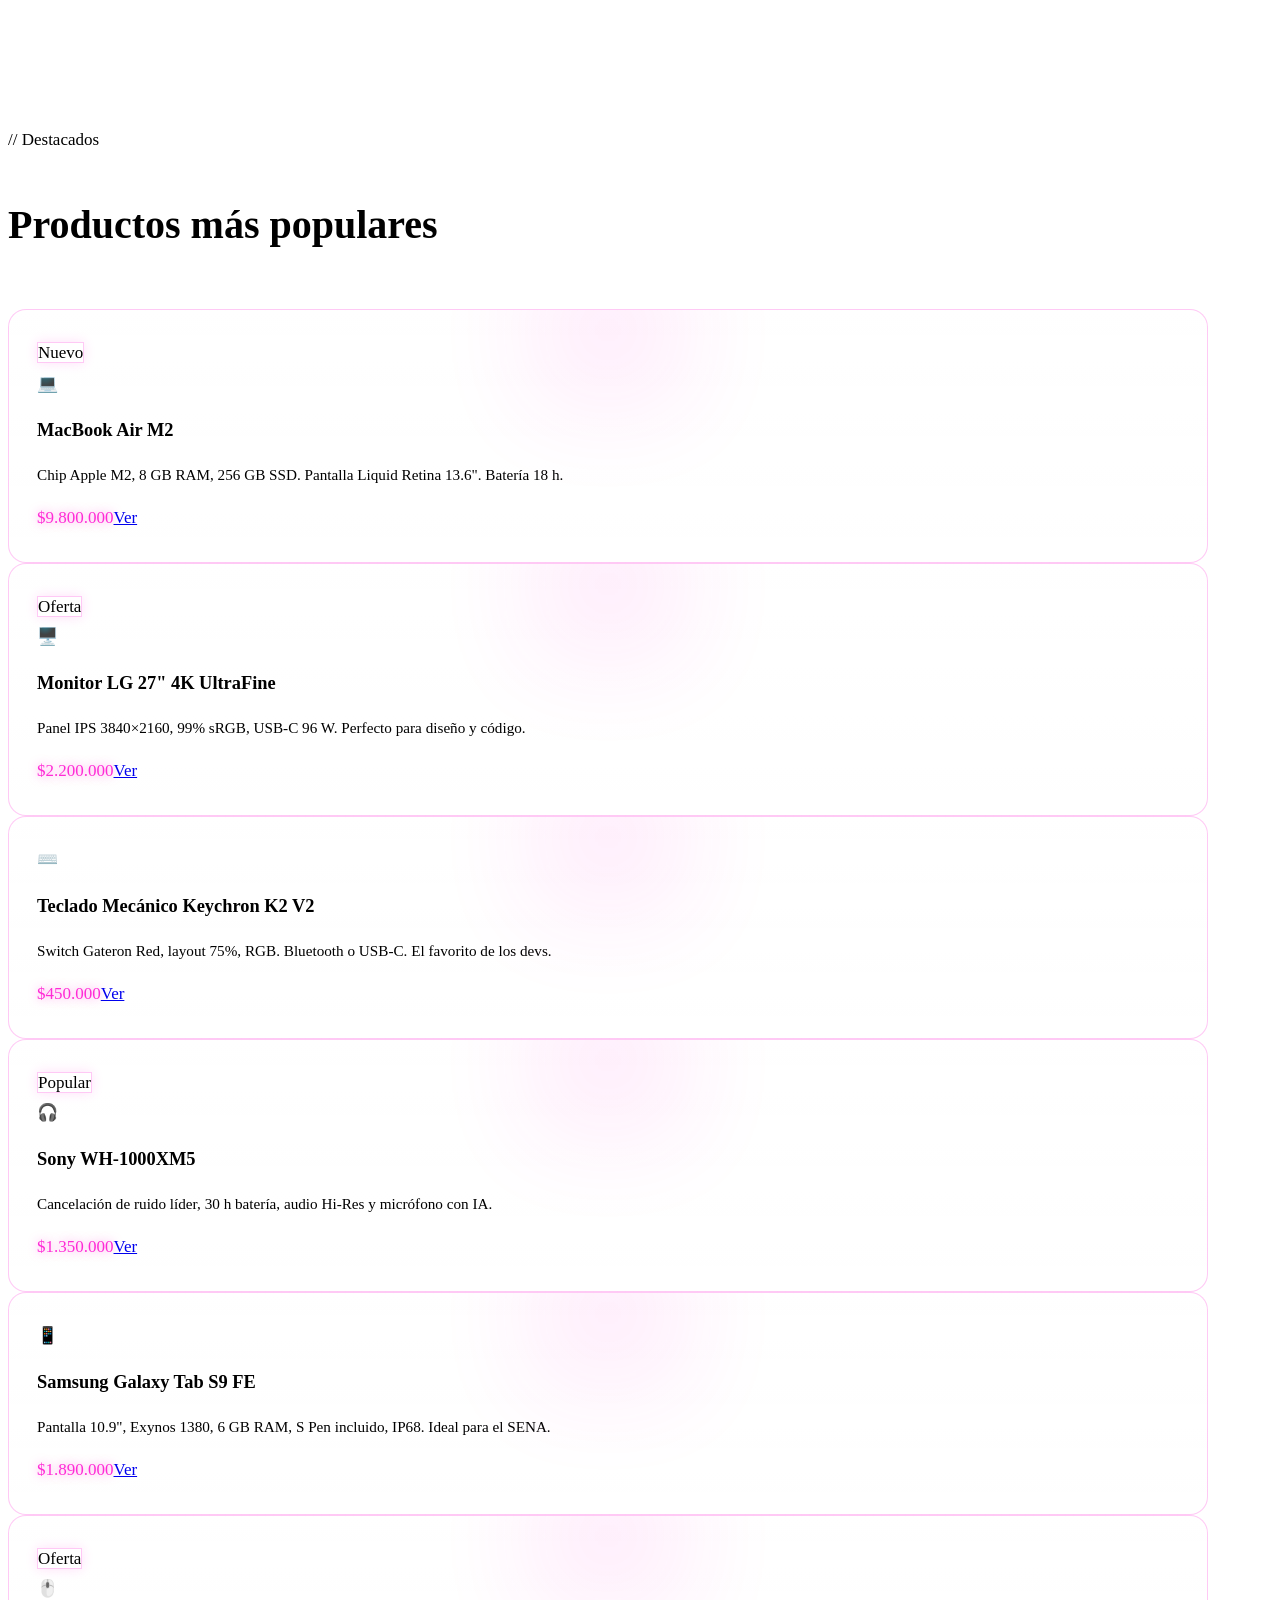
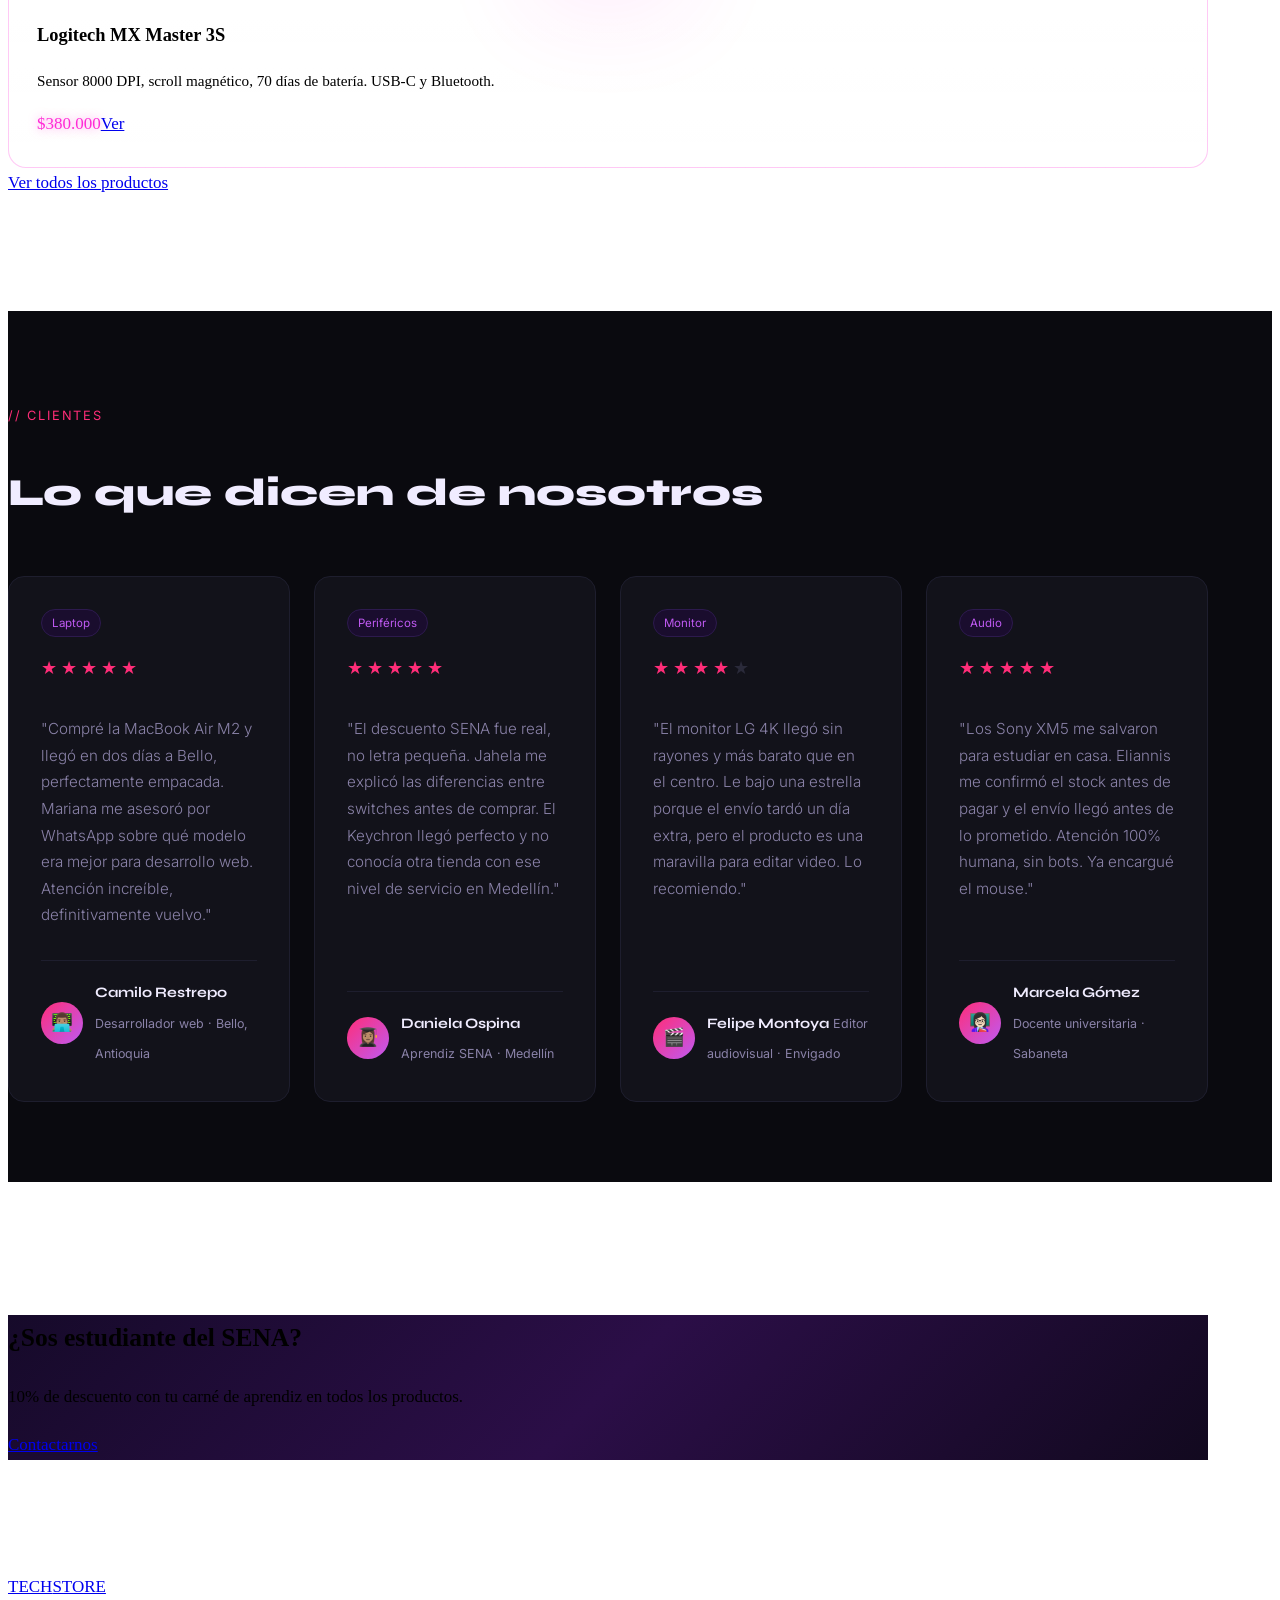
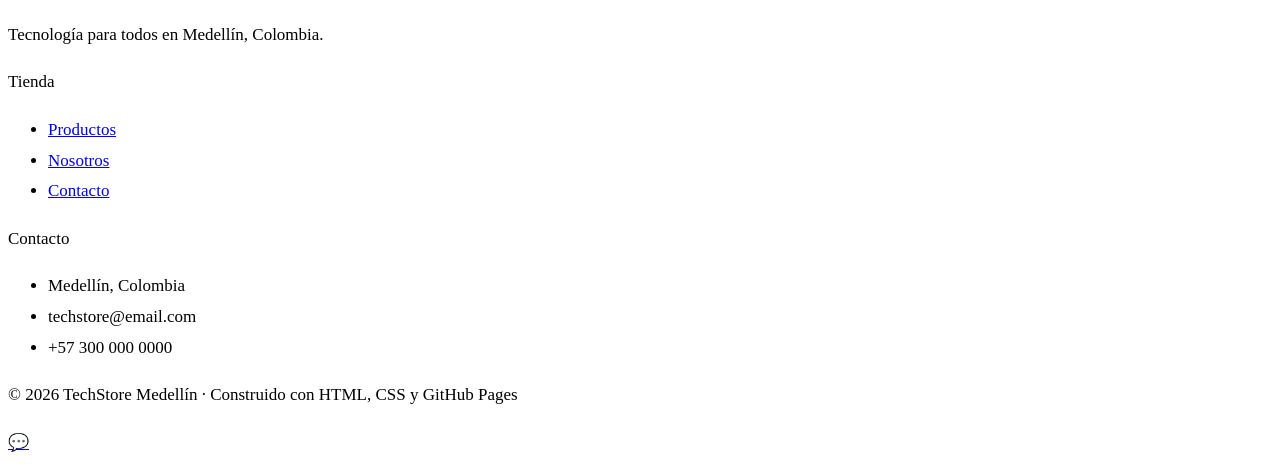
==== commit bbb35a91: "feat: agregar botón flotante de WhatsApp para contacto rápido" ====
--- a/index.html
+++ b/index.html
@@ -131,6 +131,7 @@
       border: 1px solid #2d1a4e;
     }
   </style>
+  
 </head>
 <body>
 
@@ -193,7 +194,7 @@
     </div>
   </section>
 
-  <!-- BENEFICIOS -->
+    <!-- BENEFICIOS -->
 <section class="benefits">
   <div class="container">
     <p class="section-tag">// ¿Por qué elegirnos?</p>
@@ -422,5 +423,14 @@
     </div>
   </footer>
 
+<!-- BOTÓN WHATSAPP -->
+  <a href="https://wa.me/573000000000?text=Hola,%20quiero%20información%20sobre%20un%20producto"
+    class="whatsapp-btn"
+    target="_blank"
+    aria-label="Contactar por WhatsApp"
+  >
+    💬
+  </a>
+
 </body>
 </html>
